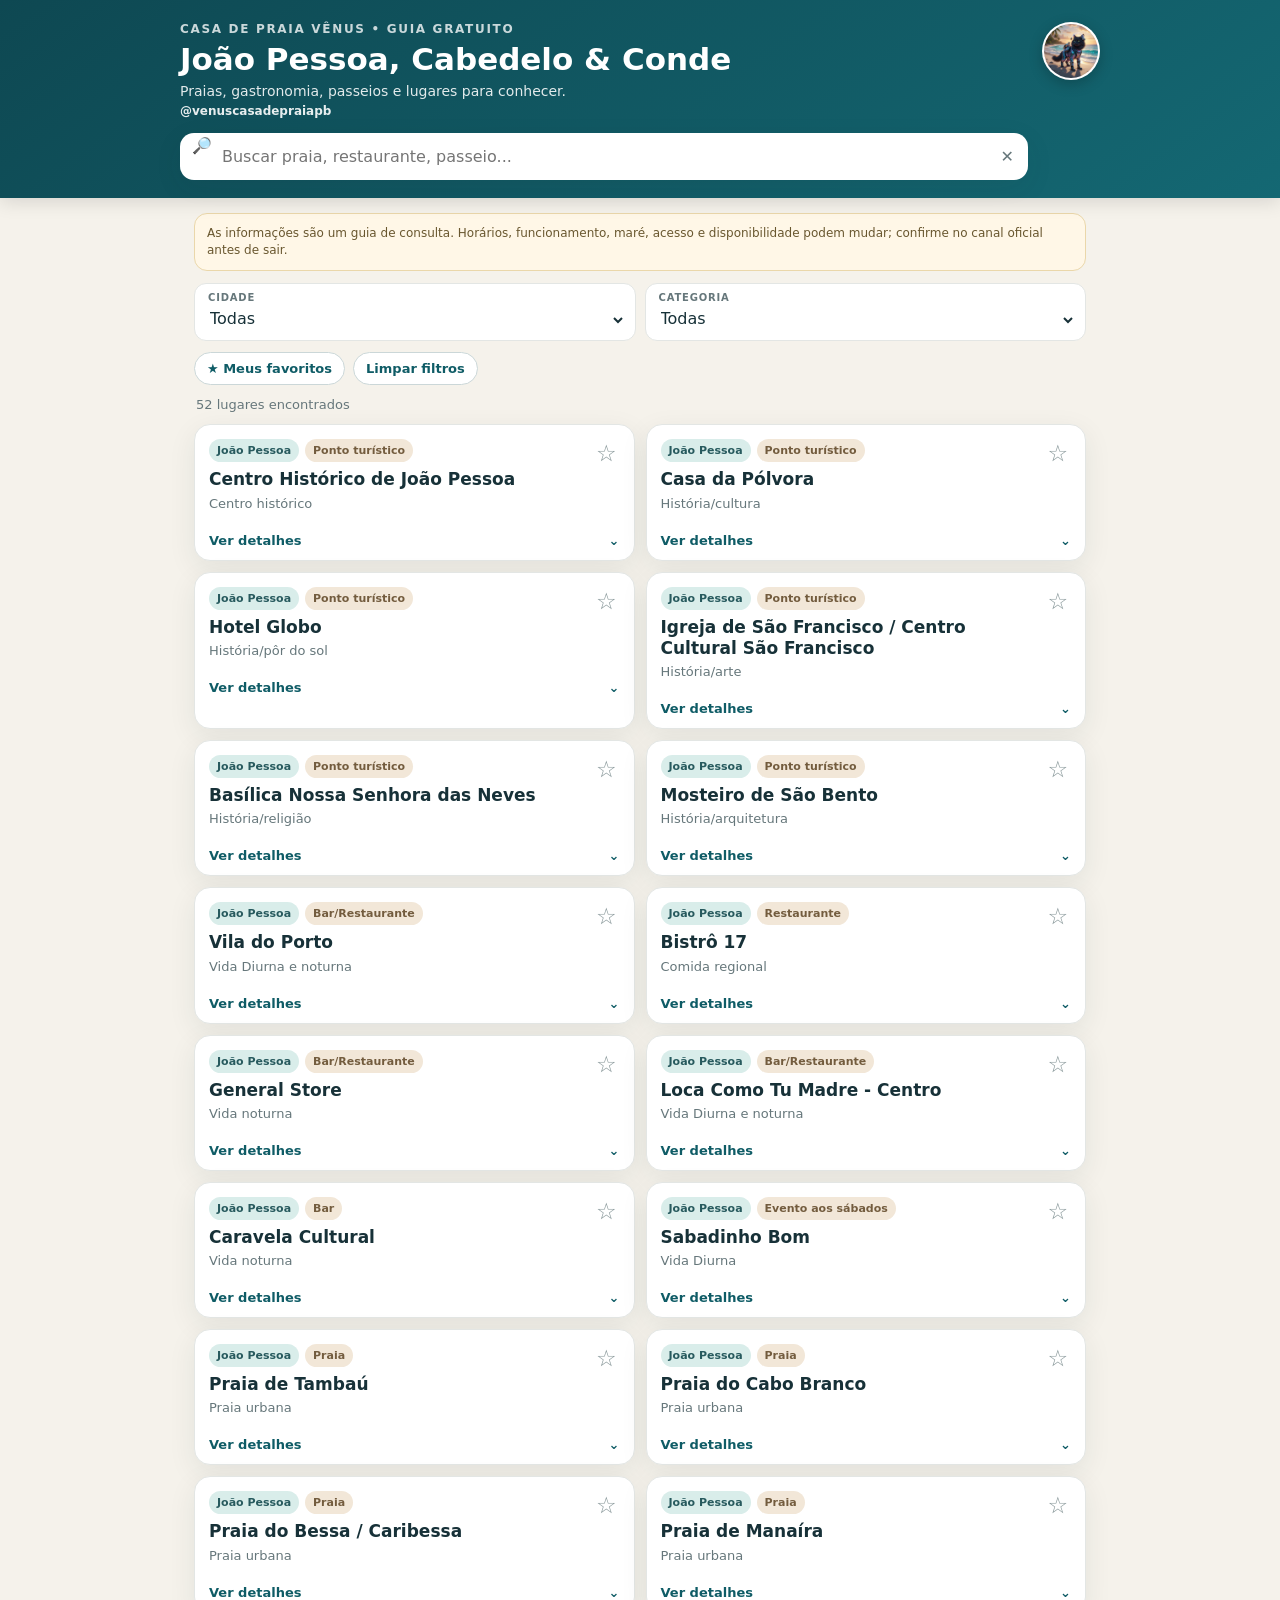
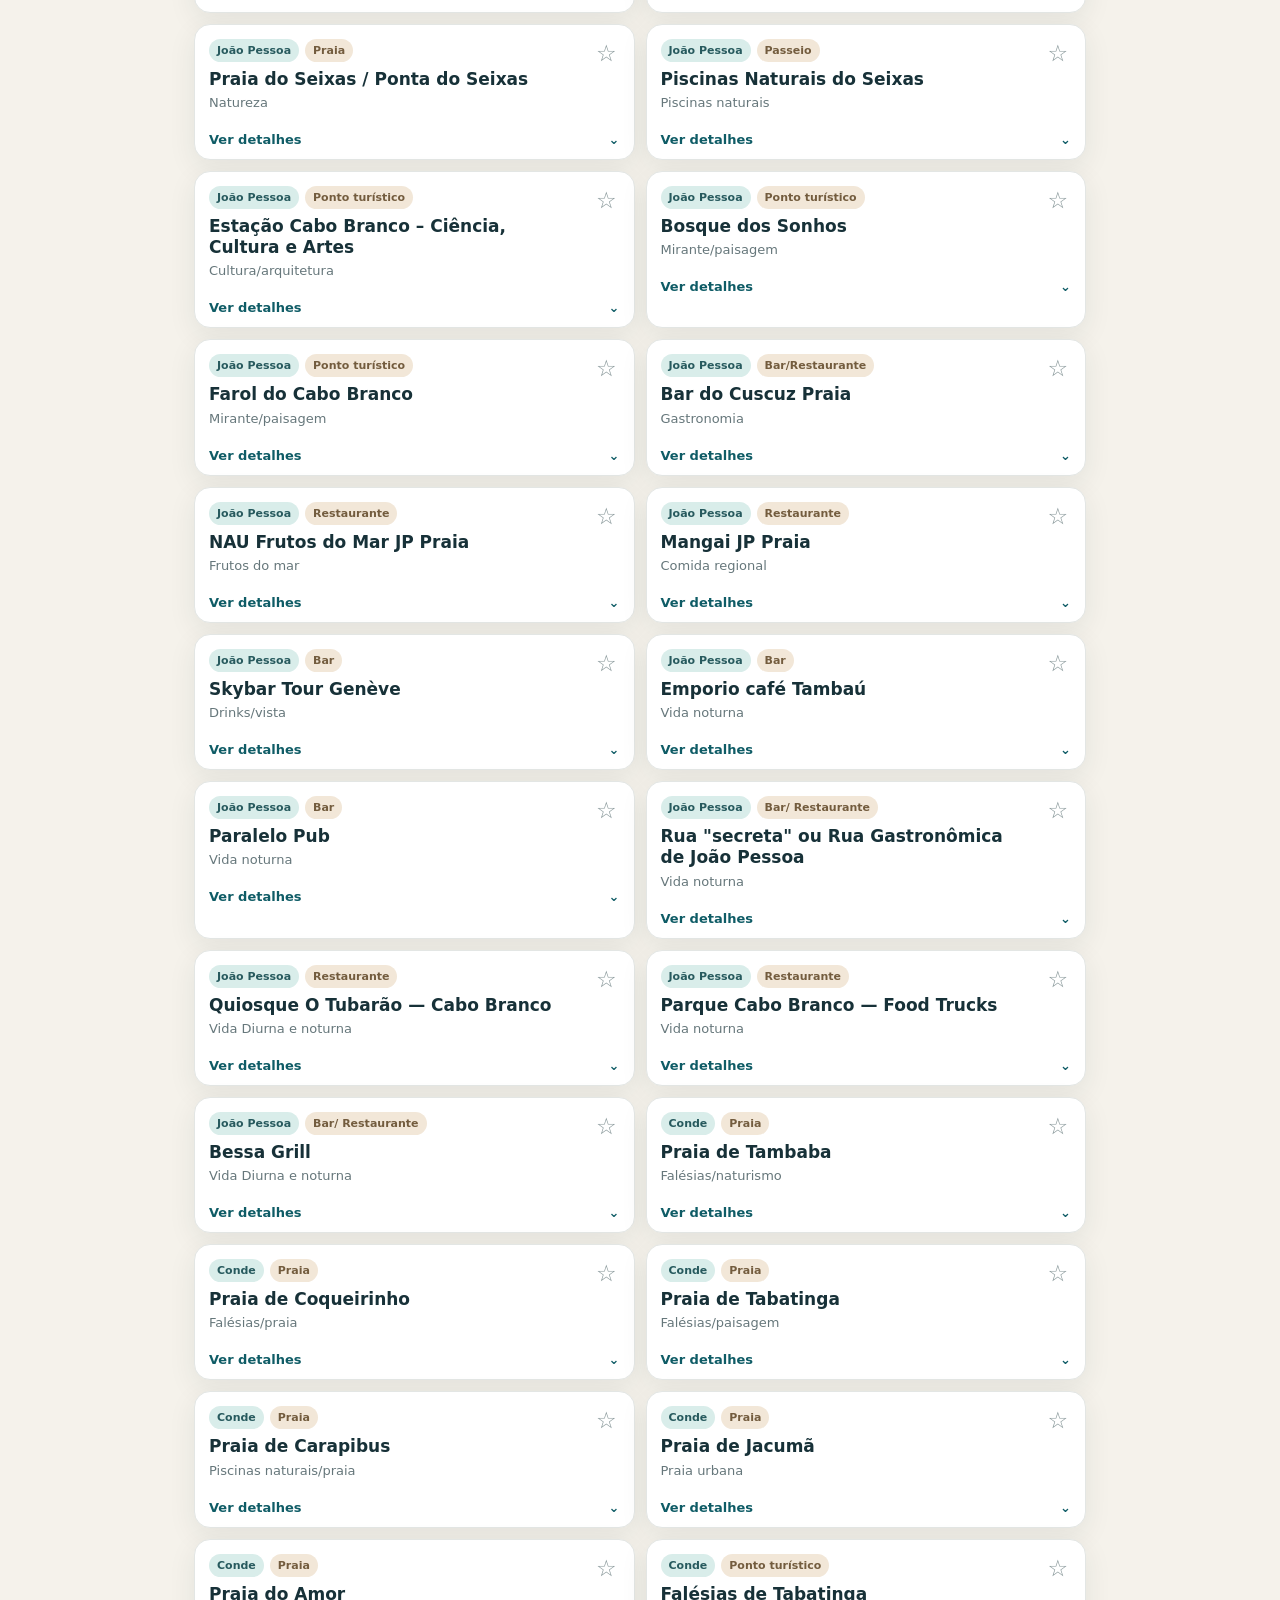
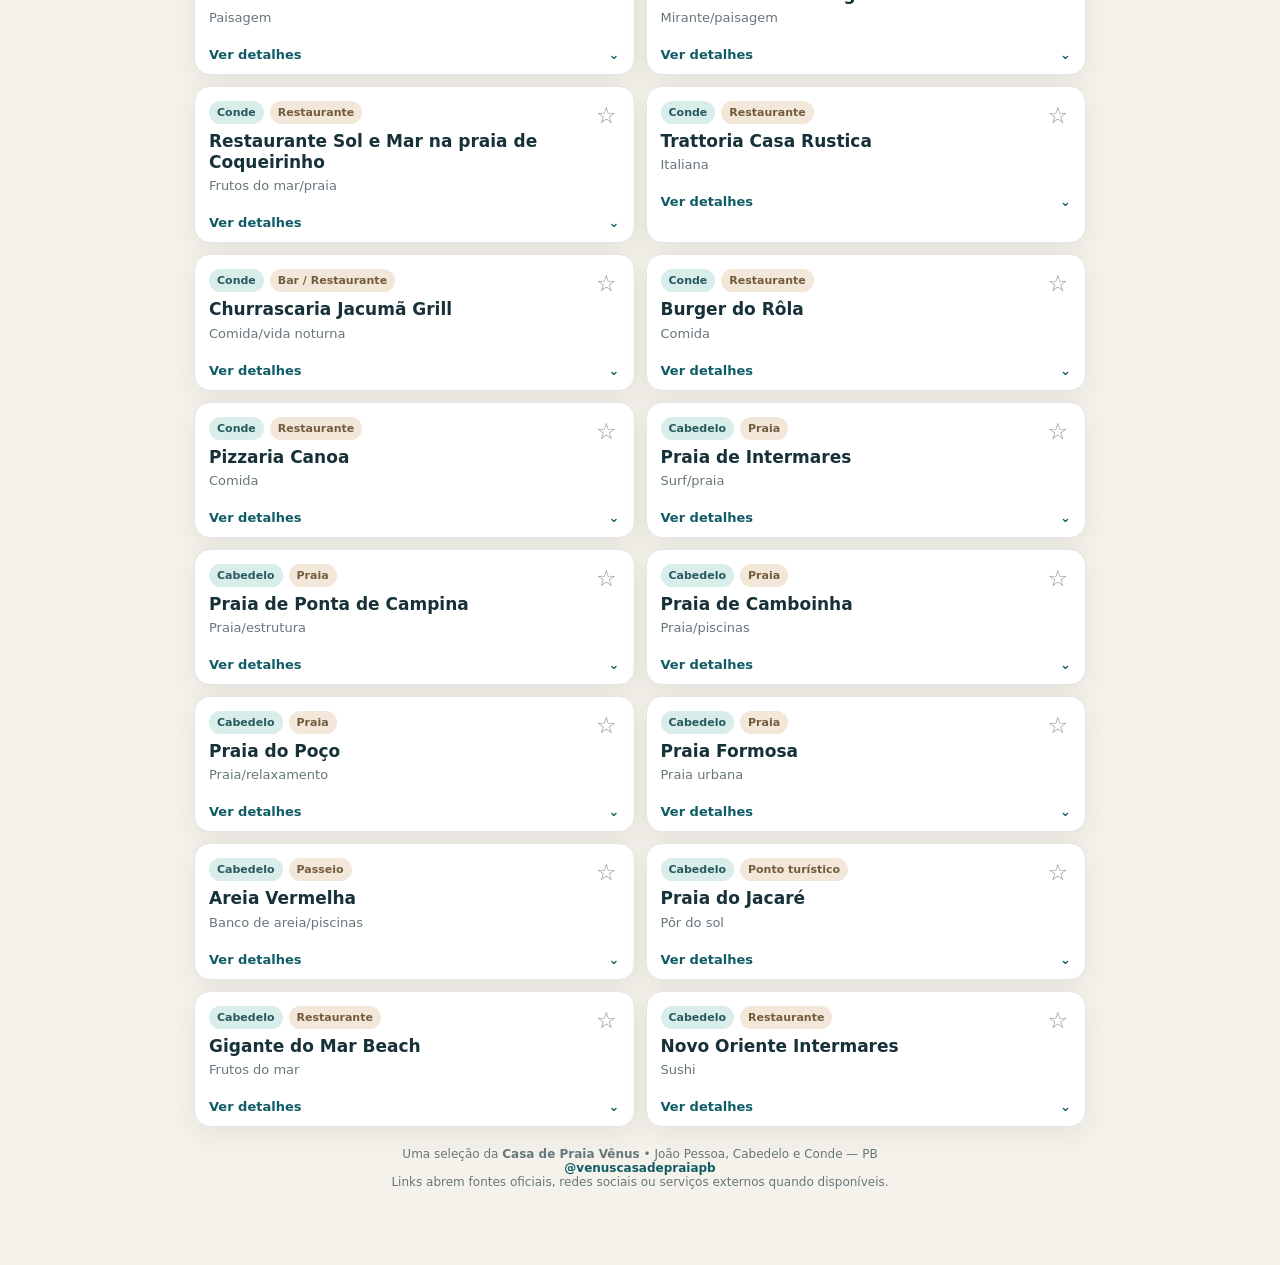
==== index.html @ eef3afbf "Personaliza Guia Vênus e completa fontes" ====
<!doctype html>
<html lang="pt-BR">
<head>
  <meta charset="utf-8">
  <meta name="viewport" content="width=device-width,initial-scale=1,viewport-fit=cover">
  <meta name="theme-color" content="#0f5c66">
  <meta name="description" content="Guia gratuito da Casa de Praia Vênus com indicações em João Pessoa, Cabedelo e Conde: praias, restaurantes, bares, passeios e pontos turísticos.">
  <title>Guia Vênus — João Pessoa, Cabedelo e Conde</title>
  <link rel="manifest" href="manifest.webmanifest">
  <link rel="icon" href="icon-192.png">
  <link rel="stylesheet" href="style.css">
</head>
<body>
<header class="hero">
  <div class="hero-inner brand-wrap">
    <a class="venus-logo-link" href="https://www.instagram.com/venuscasadepraiapb/" target="_blank" rel="noopener" aria-label="Instagram da Casa de Praia Vênus">
      <img class="venus-logo" src="venus-gata.jpeg" alt="Mascote da Casa de Praia Vênus">
    </a>
    <div class="eyebrow">Casa de Praia Vênus • Guia gratuito</div>
    <h1>João Pessoa, Cabedelo & Conde</h1>
    <p class="subtitle">Praias, gastronomia, passeios e lugares para conhecer.</p>
    <a class="brand-handle" href="https://www.instagram.com/venuscasadepraiapb/" target="_blank" rel="noopener">@venuscasadepraiapb</a>
    <div class="toolbar">
      <div class="search">
        <span aria-hidden="true">🔎</span>
        <input id="search" type="search" placeholder="Buscar praia, restaurante, passeio..." autocomplete="off">
        <button id="clear" title="Limpar filtros">✕</button>
      </div>
    </div>
  </div>
</header>

<main class="main">
  <div class="notice">
    As informações são um guia de consulta. Horários, funcionamento, maré, acesso e disponibilidade podem mudar; confirme no canal oficial antes de sair.
  </div>

  <section class="filters" aria-label="Filtros">
    <div class="select-wrap">
      <label for="cidade">Cidade</label>
      <select id="cidade"></select>
    </div>
    <div class="select-wrap">
      <label for="categoria">Categoria</label>
      <select id="categoria"></select>
    </div>
  </section>

  <div class="actions">
    <button id="favFilter" class="pill">★ Meus favoritos</button>
    <button class="pill" onclick="clearAll()">Limpar filtros</button>
  </div>

  <div id="count" class="count"></div>
  <section id="cards" class="cards" aria-live="polite"></section>

  <div class="footer">
    Uma seleção da <strong>Casa de Praia Vênus</strong> • João Pessoa, Cabedelo e Conde — PB<br>
    <a href="https://www.instagram.com/venuscasadepraiapb/" target="_blank" rel="noopener">@venuscasadepraiapb</a><br>
    Links abrem fontes oficiais, redes sociais ou serviços externos quando disponíveis.
  </div>
</main>

<button id="install" class="install">＋ Instalar guia no celular</button>

<script src="dados.js"></script>
<script src="app.js"></script>
<script>
if("serviceWorker" in navigator){
  window.addEventListener("load",()=>navigator.serviceWorker.register("sw.js").catch(()=>{}));
}
</script>
</body>
</html>
---- style.css ----
:root{
  --bg:#f5f2eb;--card:#ffffff;--ink:#173138;--muted:#66777b;--accent:#0f5c66;
  --accent2:#d9edea;--sand:#eadcc6;--line:#e3e6e4;--danger:#8a3b3b;
  --shadow:0 8px 28px rgba(20,50,55,.08)
}
*{box-sizing:border-box}
html{scroll-behavior:smooth}
body{margin:0;font-family:Inter,system-ui,-apple-system,BlinkMacSystemFont,"Segoe UI",sans-serif;background:var(--bg);color:var(--ink)}
button,input,select{font:inherit}
a{text-decoration:none;color:inherit}
.hero{padding:22px 18px 18px;background:linear-gradient(145deg,#0e4852,#146873);color:white;position:sticky;top:0;z-index:20;box-shadow:0 4px 18px rgba(0,0,0,.12)}
.hero-inner{max-width:920px;margin:auto}
.eyebrow{font-size:12px;letter-spacing:.14em;text-transform:uppercase;opacity:.78;font-weight:700}
h1{font-size:25px;line-height:1.15;margin:6px 0 5px}
.subtitle{margin:0;font-size:14px;opacity:.88}
.toolbar{max-width:920px;margin:14px auto 0;display:grid;gap:10px}
.search{display:flex;gap:8px;background:white;border-radius:14px;padding:3px 4px 3px 12px;box-shadow:var(--shadow)}
.search input{border:0;outline:0;min-width:0;flex:1;padding:11px 2px;color:var(--ink);background:transparent}
.search button{border:0;background:transparent;padding:8px 10px;cursor:pointer;color:var(--muted)}
.main{max-width:920px;margin:auto;padding:15px 14px 70px}
.filters{display:grid;grid-template-columns:1fr 1fr;gap:9px}
.select-wrap{background:white;border:1px solid var(--line);border-radius:12px;padding:3px 9px}
.select-wrap label{display:block;font-size:10px;text-transform:uppercase;letter-spacing:.08em;color:var(--muted);padding:5px 4px 0;font-weight:700}
.select-wrap select{width:100%;border:0;outline:0;background:white;color:var(--ink);padding:5px 2px 8px}
.actions{display:flex;gap:8px;align-items:center;margin:11px 0 7px;overflow-x:auto;padding-bottom:2px}
.pill{white-space:nowrap;border:1px solid #cbd7d8;background:white;color:var(--accent);border-radius:999px;padding:8px 12px;font-size:13px;font-weight:650;cursor:pointer}
.pill.active{background:var(--accent);color:white;border-color:var(--accent)}
.count{font-size:13px;color:var(--muted);margin:10px 2px 12px}
.cards{display:grid;gap:11px}
.card{background:var(--card);border:1px solid var(--line);border-radius:16px;box-shadow:var(--shadow);overflow:hidden}
.card-head{padding:14px 14px 12px;display:grid;grid-template-columns:1fr auto;gap:12px;align-items:start}
.badges{display:flex;gap:6px;flex-wrap:wrap;margin-bottom:7px}
.badge{font-size:11px;border-radius:999px;padding:5px 8px;background:var(--accent2);color:#275a5e;font-weight:700}
.badge.sand{background:#f2e7d8;color:#735c3e}
.card h2{font-size:17px;line-height:1.25;margin:0 0 5px}
.profile{font-size:13px;color:var(--muted);margin:0}
.fav{border:0;background:transparent;font-size:23px;cursor:pointer;line-height:1;color:#8a999b;padding:3px}
.fav.on{color:#c58d20}
.details{border-top:1px solid var(--line);padding:12px 14px 14px;display:none}
.card.open .details{display:block}
.desc{font-size:14px;line-height:1.48;margin:0 0 13px;color:#344e53}
.meta{font-size:12px;color:var(--muted);margin:0 0 12px}
.buttons{display:grid;grid-template-columns:1fr 1fr;gap:8px}
.btn{display:flex;justify-content:center;align-items:center;gap:7px;border-radius:11px;padding:10px 8px;font-size:13px;font-weight:750;border:1px solid var(--accent);background:white;color:var(--accent)}
.btn.primary{background:var(--accent);color:white}
.btn.disabled{opacity:.45;pointer-events:none}
.toggle{display:flex;justify-content:space-between;align-items:center;padding:10px 14px 12px;cursor:pointer;color:var(--accent);font-size:13px;font-weight:750}
.empty{text-align:center;background:white;border:1px dashed #bccaca;border-radius:16px;padding:30px 18px;color:var(--muted)}
.notice{background:#fff7e7;border:1px solid #ead7aa;border-radius:13px;padding:11px 12px;margin:0 0 12px;font-size:12px;line-height:1.45;color:#69572f}
.footer{text-align:center;color:var(--muted);font-size:12px;padding:20px 10px 6px}
.install{display:none;position:fixed;bottom:14px;left:50%;transform:translateX(-50%);z-index:30;border:0;border-radius:999px;padding:11px 16px;background:#163e46;color:white;font-weight:750;box-shadow:0 8px 28px rgba(0,0,0,.18);cursor:pointer}
@media(min-width:700px){
  h1{font-size:31px}
  .toolbar{grid-template-columns:1fr}
  .filters{grid-template-columns:1fr 1fr}
  .cards{grid-template-columns:1fr 1fr}
}
@media(prefers-reduced-motion:reduce){html{scroll-behavior:auto}}
.brand-wrap{position:relative;padding-right:58px}
.venus-logo-link{position:absolute;right:0;top:0;width:46px;height:46px;border-radius:50%;overflow:hidden;border:2px solid rgba(255,255,255,.82);box-shadow:0 4px 14px rgba(0,0,0,.22);background:#fff}
.venus-logo{width:100%;height:100%;object-fit:cover;object-position:55% 42%;display:block}
.brand-handle{display:inline-block;margin-top:5px;font-size:12px;font-weight:700;color:white;opacity:.9}
.brand-handle:hover{text-decoration:underline}
.footer a{font-weight:700;color:var(--accent)}
@media(min-width:700px){
  .brand-wrap{padding-right:72px}
  .venus-logo-link{width:58px;height:58px}
}
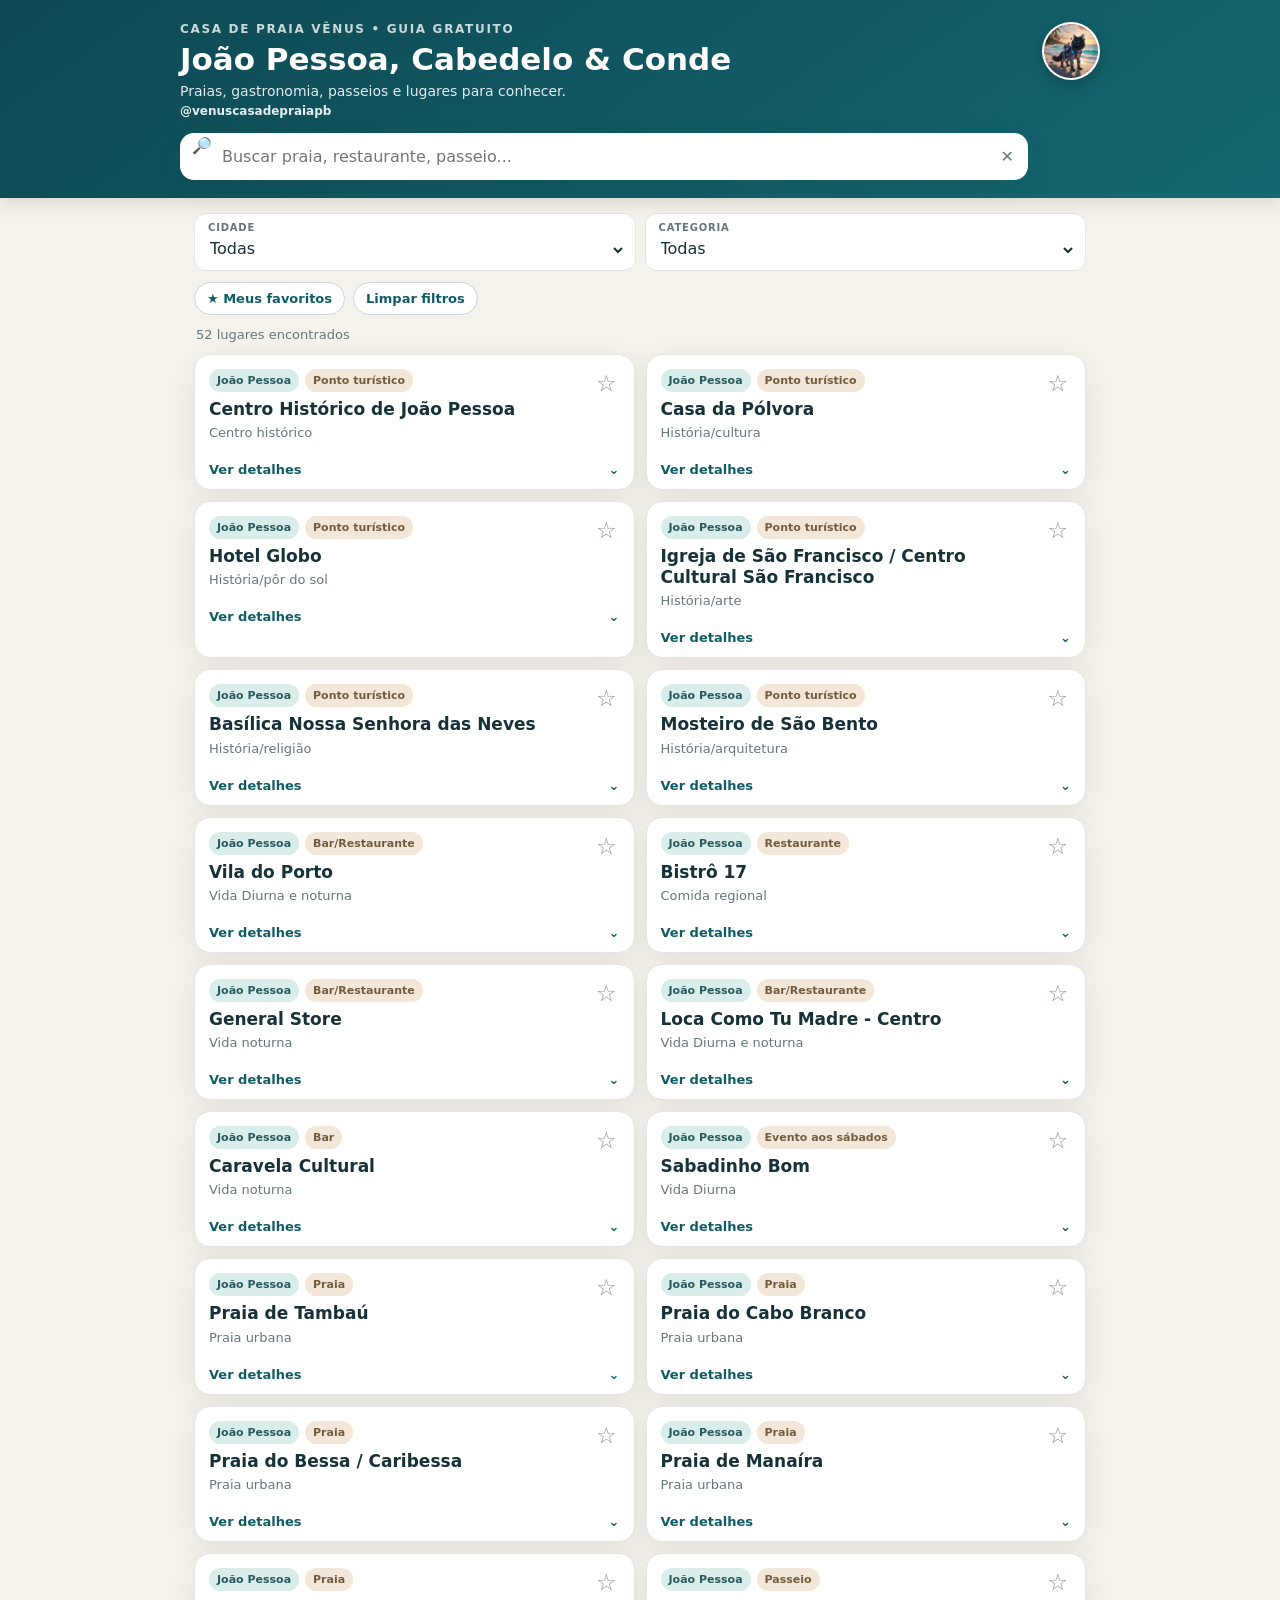
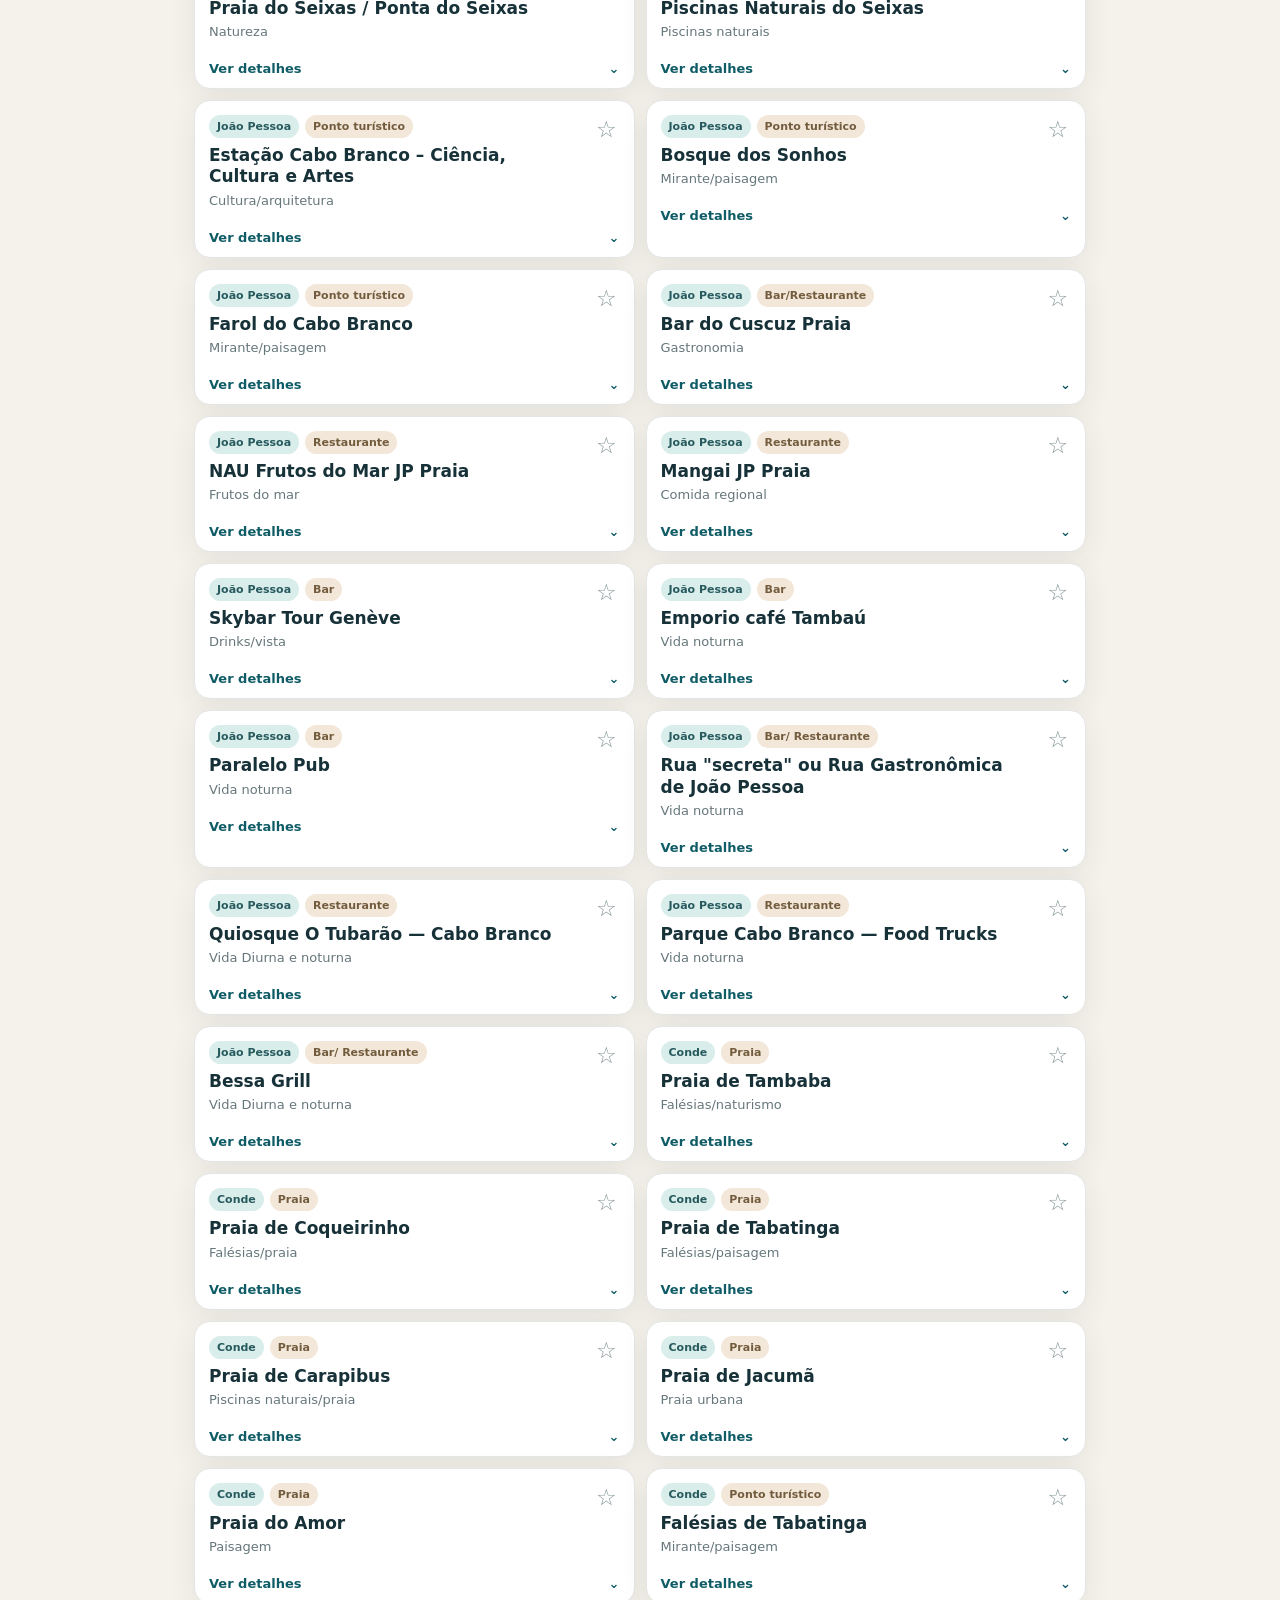
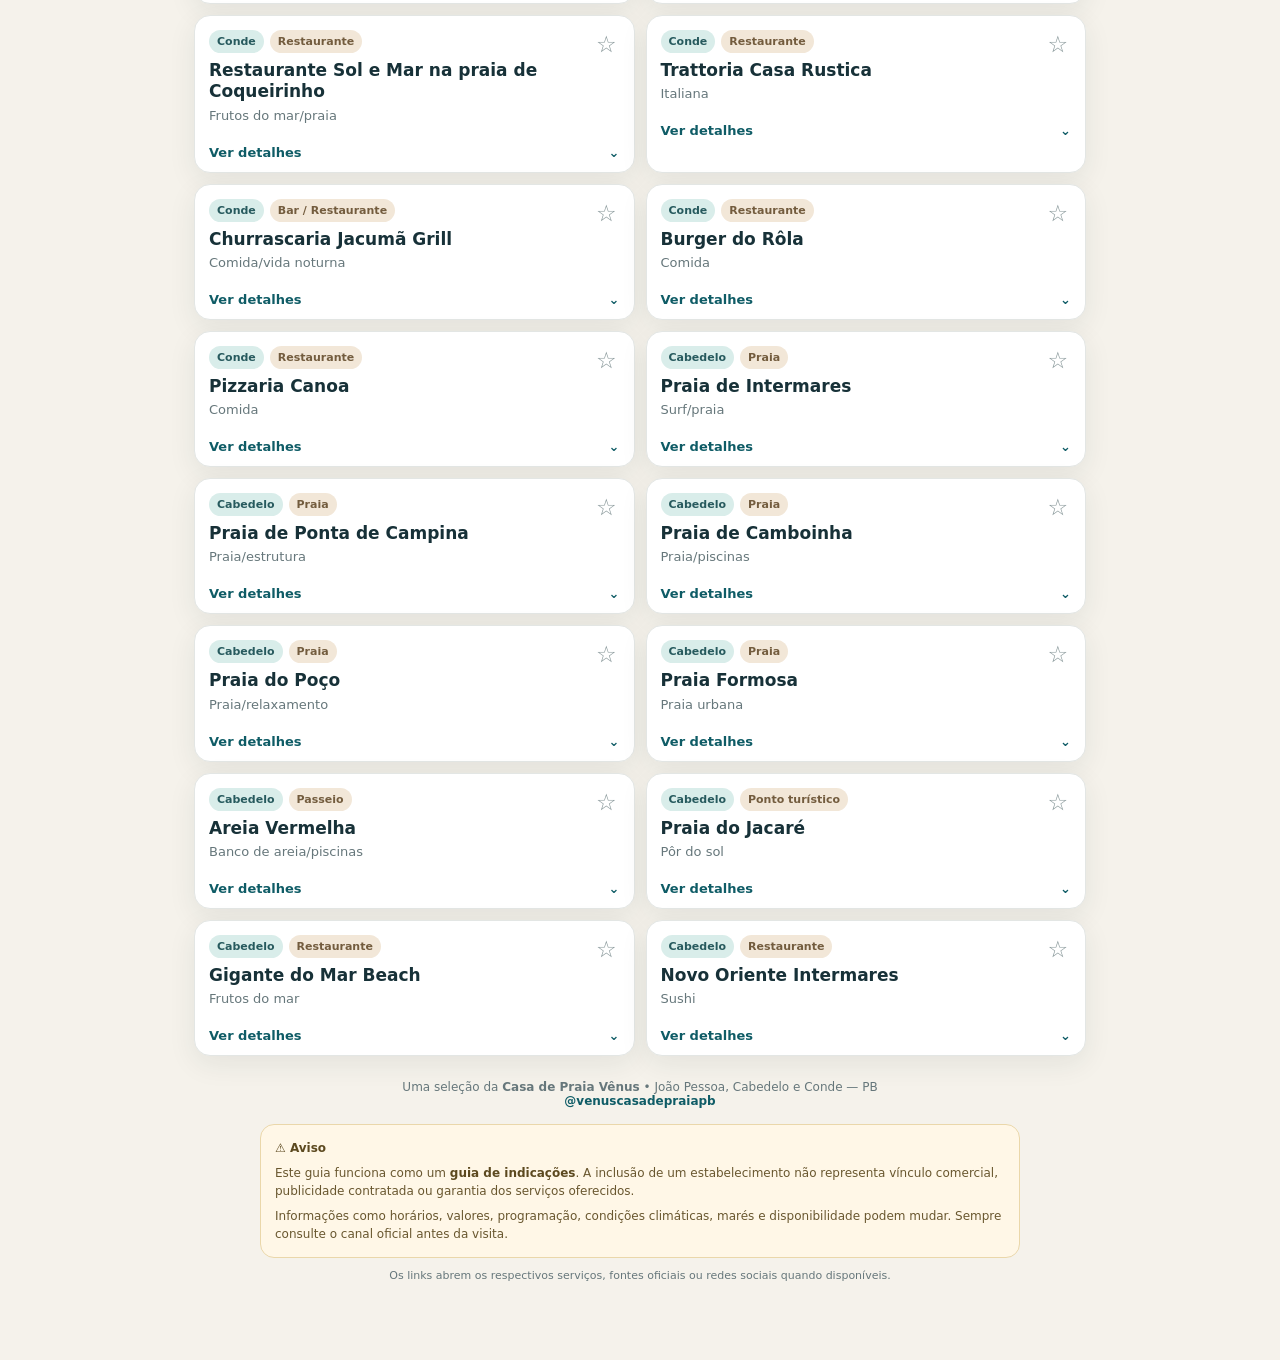
==== commit a1498ae6: "Adiciona aviso legal ao rodape do guia" ====
--- a/index.html
+++ b/index.html
@@ -31,9 +31,6 @@
 </header>
 
 <main class="main">
-  <div class="notice">
-    As informações são um guia de consulta. Horários, funcionamento, maré, acesso e disponibilidade podem mudar; confirme no canal oficial antes de sair.
-  </div>
 
   <section class="filters" aria-label="Filtros">
     <div class="select-wrap">
@@ -55,9 +52,16 @@
   <section id="cards" class="cards" aria-live="polite"></section>
 
   <div class="footer">
-    Uma seleção da <strong>Casa de Praia Vênus</strong> • João Pessoa, Cabedelo e Conde — PB<br>
-    <a href="https://www.instagram.com/venuscasadepraiapb/" target="_blank" rel="noopener">@venuscasadepraiapb</a><br>
-    Links abrem fontes oficiais, redes sociais ou serviços externos quando disponíveis.
+    <div class="footer-brand">
+      Uma seleção da <strong>Casa de Praia Vênus</strong> • João Pessoa, Cabedelo e Conde — PB<br>
+      <a href="https://www.instagram.com/venuscasadepraiapb/" target="_blank" rel="noopener">@venuscasadepraiapb</a>
+    </div>
+  <div class="footer-warning">
+    <strong>⚠️ Aviso</strong>
+    <p>Este guia funciona como um <strong>guia de indicações</strong>. A inclusão de um estabelecimento não representa vínculo comercial, publicidade contratada ou garantia dos serviços oferecidos.</p>
+    <p>Informações como horários, valores, programação, condições climáticas, marés e disponibilidade podem mudar. Sempre consulte o canal oficial antes da visita.</p>
+  </div>
+  <div class="footer-links-note">Os links abrem os respectivos serviços, fontes oficiais ou redes sociais quando disponíveis.</div>
   </div>
 </main>
 
--- a/style.css
+++ b/style.css
@@ -48,7 +48,12 @@
 .toggle{display:flex;justify-content:space-between;align-items:center;padding:10px 14px 12px;cursor:pointer;color:var(--accent);font-size:13px;font-weight:750}
 .empty{text-align:center;background:white;border:1px dashed #bccaca;border-radius:16px;padding:30px 18px;color:var(--muted)}
 .notice{background:#fff7e7;border:1px solid #ead7aa;border-radius:13px;padding:11px 12px;margin:0 0 12px;font-size:12px;line-height:1.45;color:#69572f}
-.footer{text-align:center;color:var(--muted);font-size:12px;padding:20px 10px 6px}
+.footer{text-align:center;color:var(--muted);font-size:12px;padding:24px 4px 6px}
+.footer-brand{padding:0 10px 16px}
+.footer-warning{max-width:760px;margin:0 auto;padding:14px 14px;background:#fff7e7;border:1px solid #ead7aa;border-radius:14px;color:#69572f;line-height:1.5;text-align:left}
+.footer-warning strong{color:#5c491f}
+.footer-warning p{margin:7px 0 0}
+.footer-links-note{max-width:760px;margin:10px auto 0;padding:0 12px;font-size:11px;line-height:1.45;color:var(--muted)}
 .install{display:none;position:fixed;bottom:14px;left:50%;transform:translateX(-50%);z-index:30;border:0;border-radius:999px;padding:11px 16px;background:#163e46;color:white;font-weight:750;box-shadow:0 8px 28px rgba(0,0,0,.18);cursor:pointer}
 @media(min-width:700px){
   h1{font-size:31px}
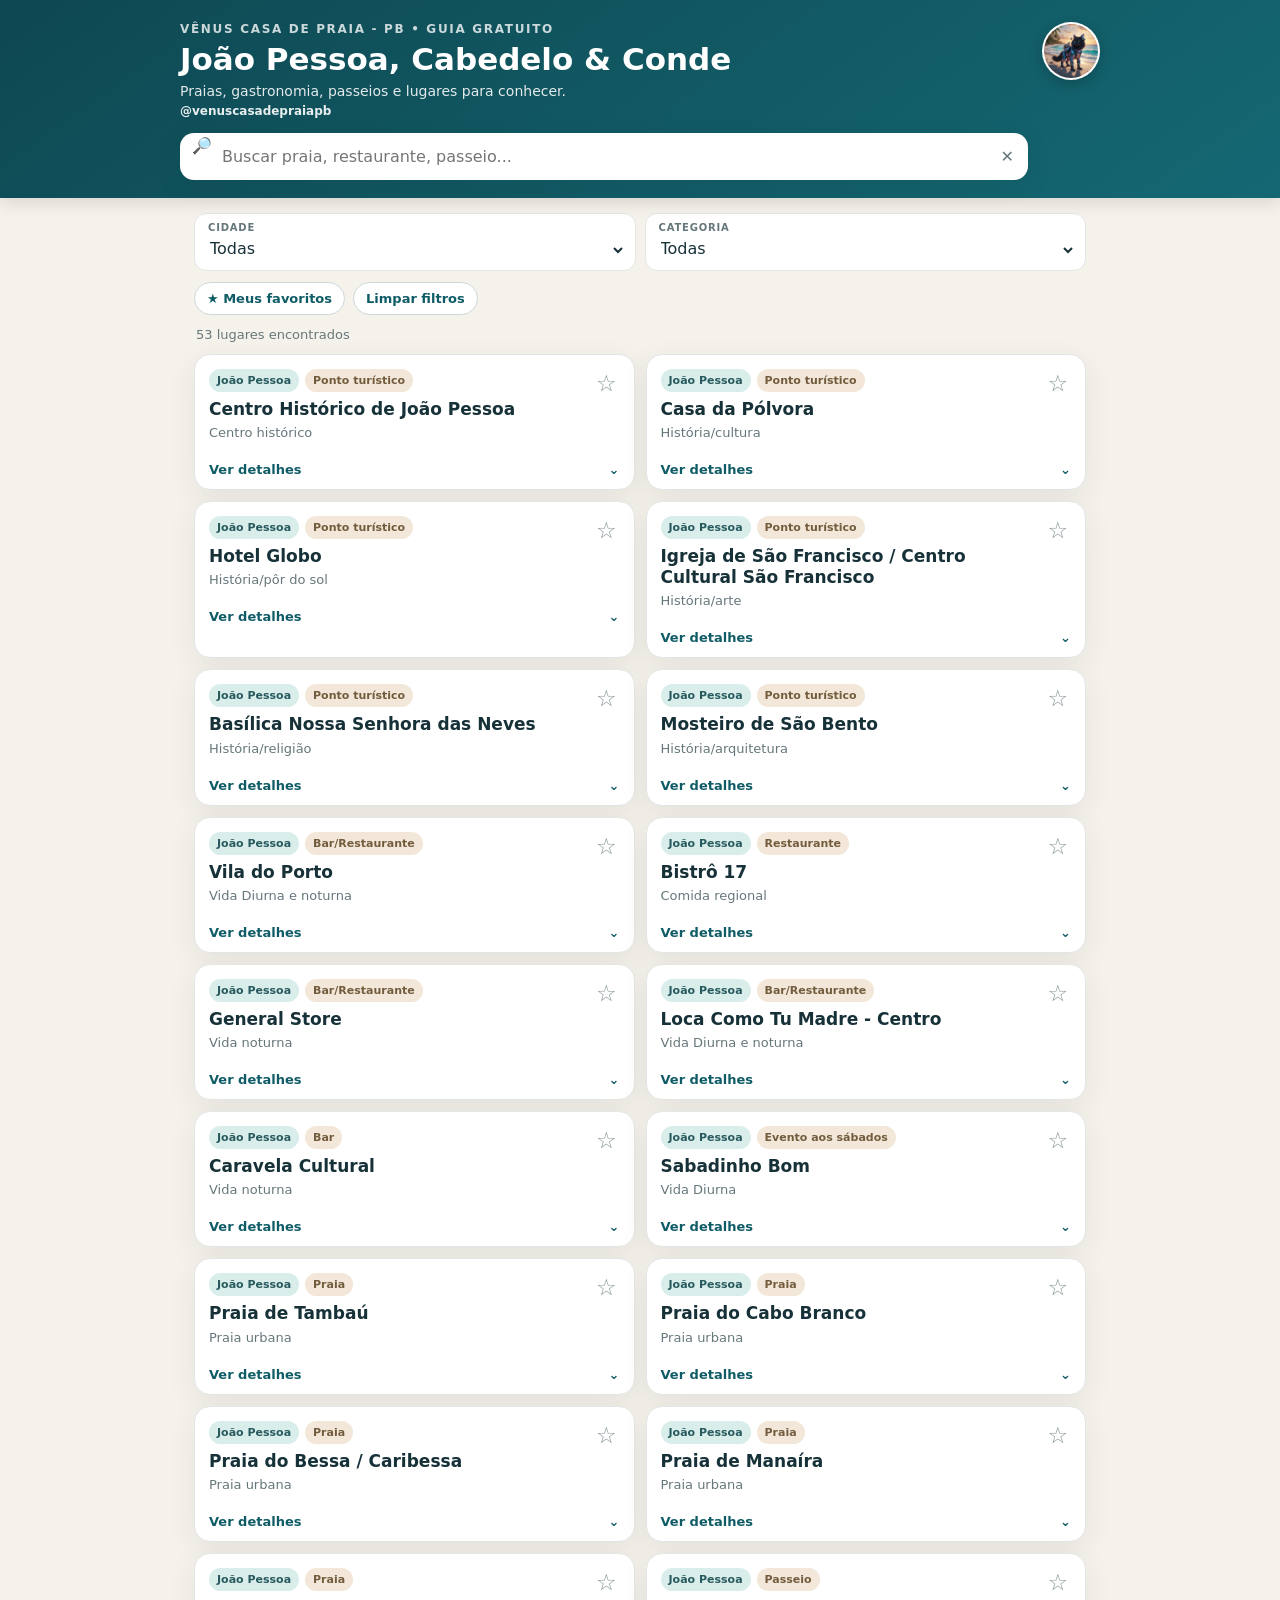
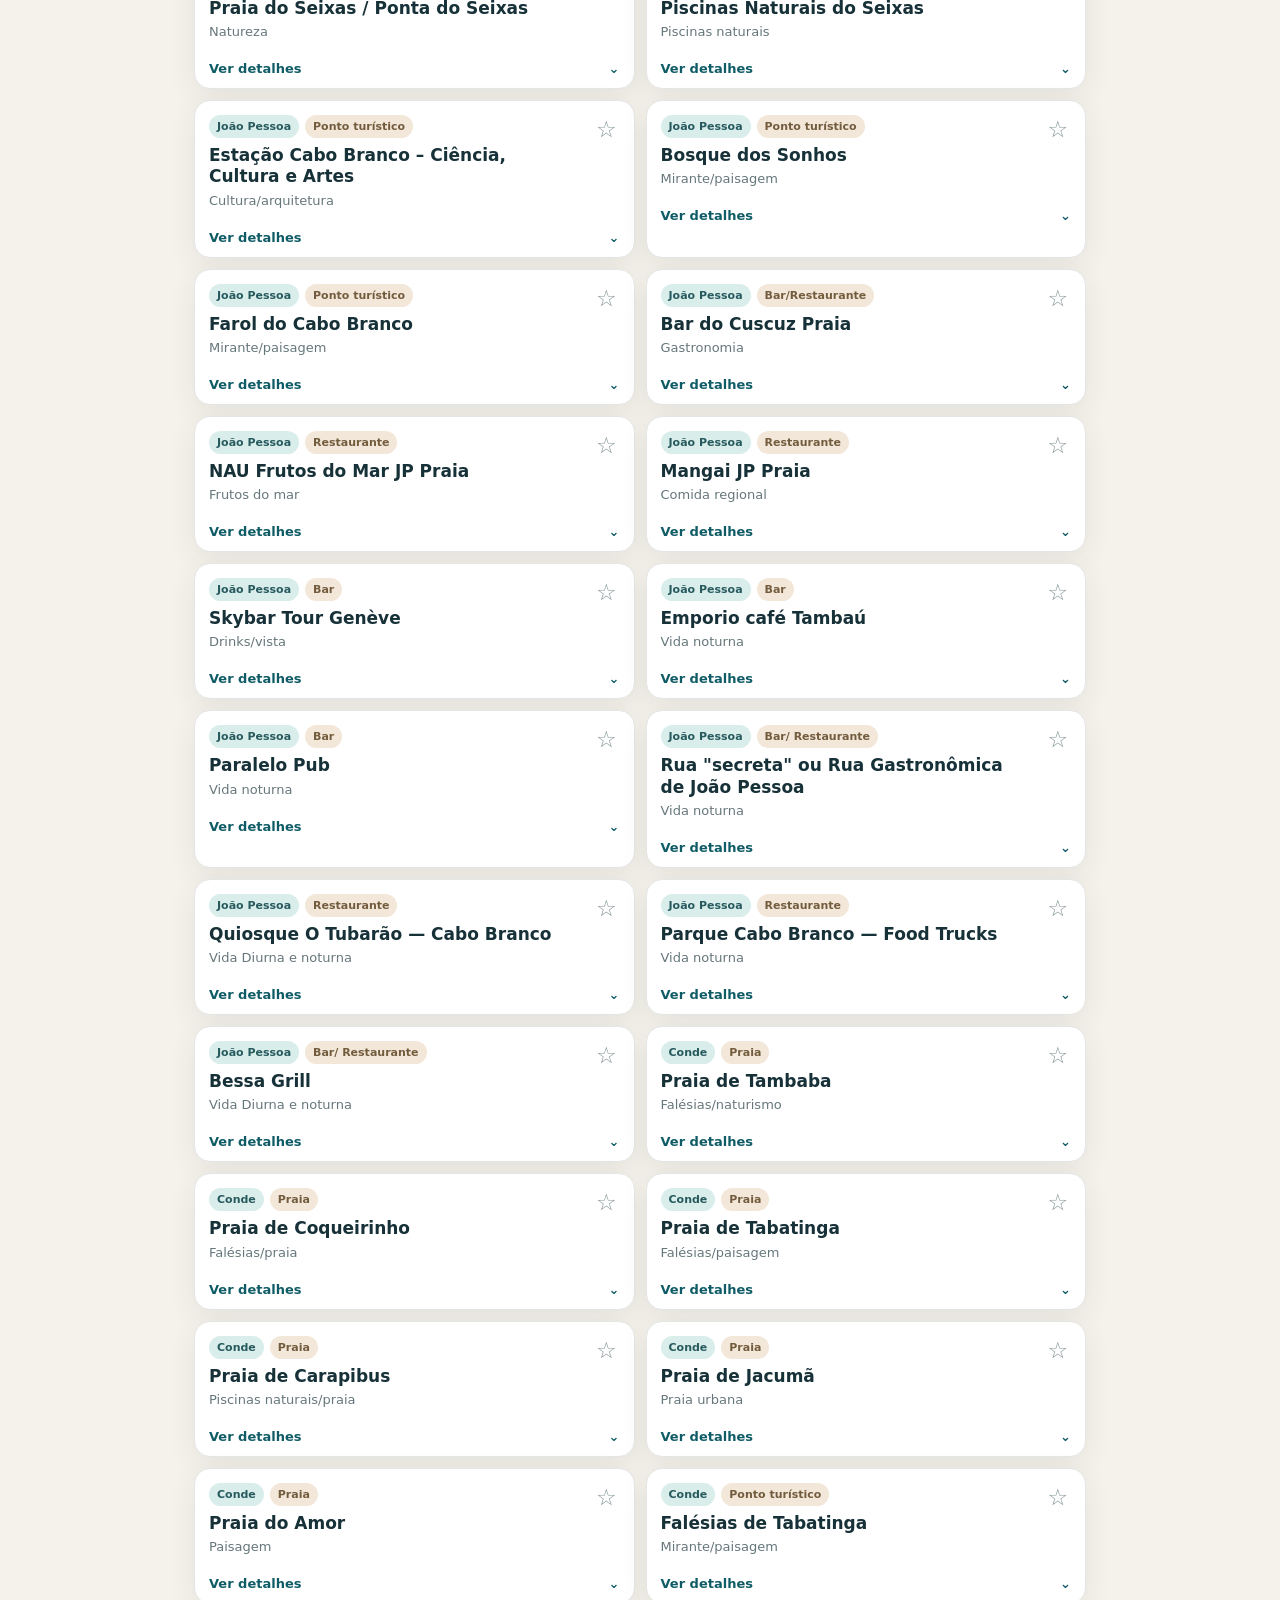
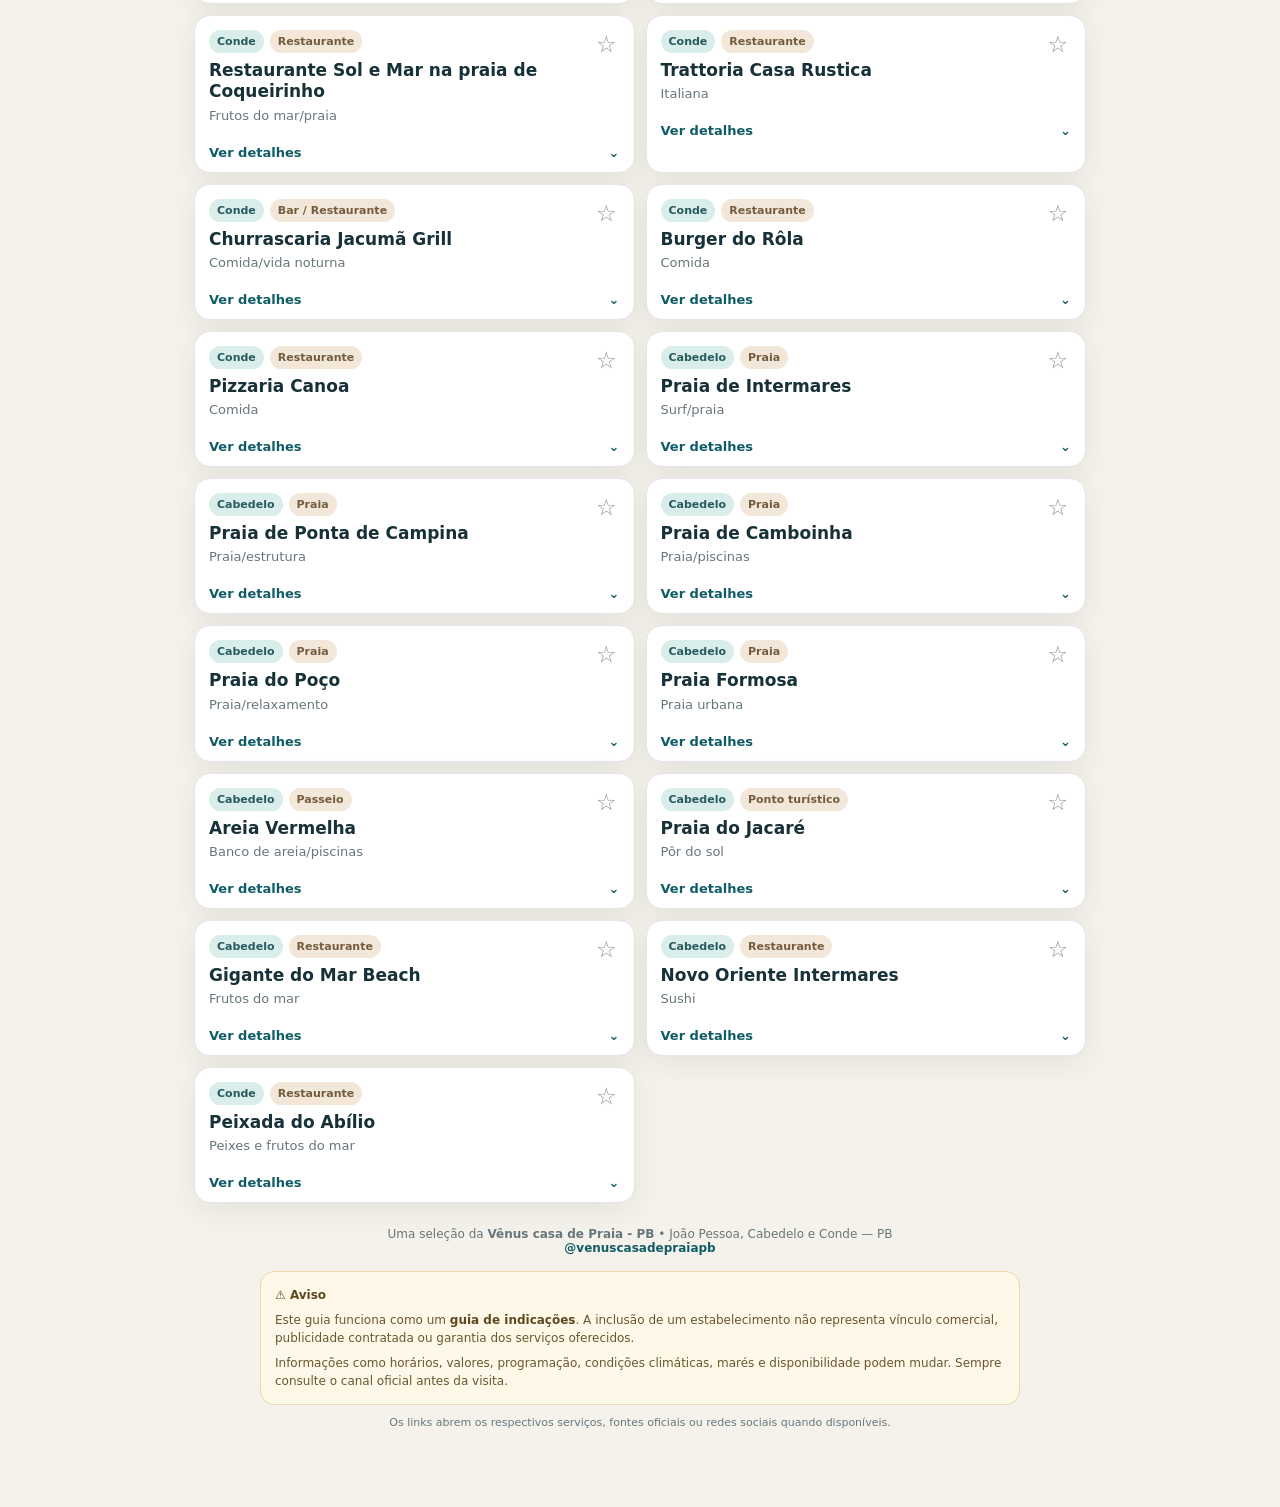
==== commit 6d9ff1f6: "Atualiza icone do app e mantem correcoes finais" ====
--- a/index.html
+++ b/index.html
@@ -4,7 +4,7 @@
   <meta charset="utf-8">
   <meta name="viewport" content="width=device-width,initial-scale=1,viewport-fit=cover">
   <meta name="theme-color" content="#0f5c66">
-  <meta name="description" content="Guia gratuito da Casa de Praia Vênus com indicações em João Pessoa, Cabedelo e Conde: praias, restaurantes, bares, passeios e pontos turísticos.">
+  <meta name="description" content="Guia gratuito da Vênus casa de Praia - PB com indicações em João Pessoa, Cabedelo e Conde: praias, restaurantes, bares, passeios e pontos turísticos.">
   <title>Guia Vênus — João Pessoa, Cabedelo e Conde</title>
   <link rel="manifest" href="manifest.webmanifest">
   <link rel="icon" href="icon-192.png">
@@ -13,10 +13,10 @@
 <body>
 <header class="hero">
   <div class="hero-inner brand-wrap">
-    <a class="venus-logo-link" href="https://www.instagram.com/venuscasadepraiapb/" target="_blank" rel="noopener" aria-label="Instagram da Casa de Praia Vênus">
-      <img class="venus-logo" src="venus-gata.jpeg" alt="Mascote da Casa de Praia Vênus">
+    <a class="venus-logo-link" href="https://www.instagram.com/venuscasadepraiapb/" target="_blank" rel="noopener" aria-label="Instagram da Vênus casa de Praia - PB">
+      <img class="venus-logo" src="venus-gata.jpeg" alt="Mascote da Vênus casa de Praia - PB">
     </a>
-    <div class="eyebrow">Casa de Praia Vênus • Guia gratuito</div>
+    <div class="eyebrow">Vênus casa de Praia - PB • Guia gratuito</div>
     <h1>João Pessoa, Cabedelo & Conde</h1>
     <p class="subtitle">Praias, gastronomia, passeios e lugares para conhecer.</p>
     <a class="brand-handle" href="https://www.instagram.com/venuscasadepraiapb/" target="_blank" rel="noopener">@venuscasadepraiapb</a>
@@ -53,7 +53,7 @@
 
   <div class="footer">
     <div class="footer-brand">
-      Uma seleção da <strong>Casa de Praia Vênus</strong> • João Pessoa, Cabedelo e Conde — PB<br>
+      Uma seleção da <strong>Vênus casa de Praia - PB</strong> • João Pessoa, Cabedelo e Conde — PB<br>
       <a href="https://www.instagram.com/venuscasadepraiapb/" target="_blank" rel="noopener">@venuscasadepraiapb</a>
     </div>
   <div class="footer-warning">
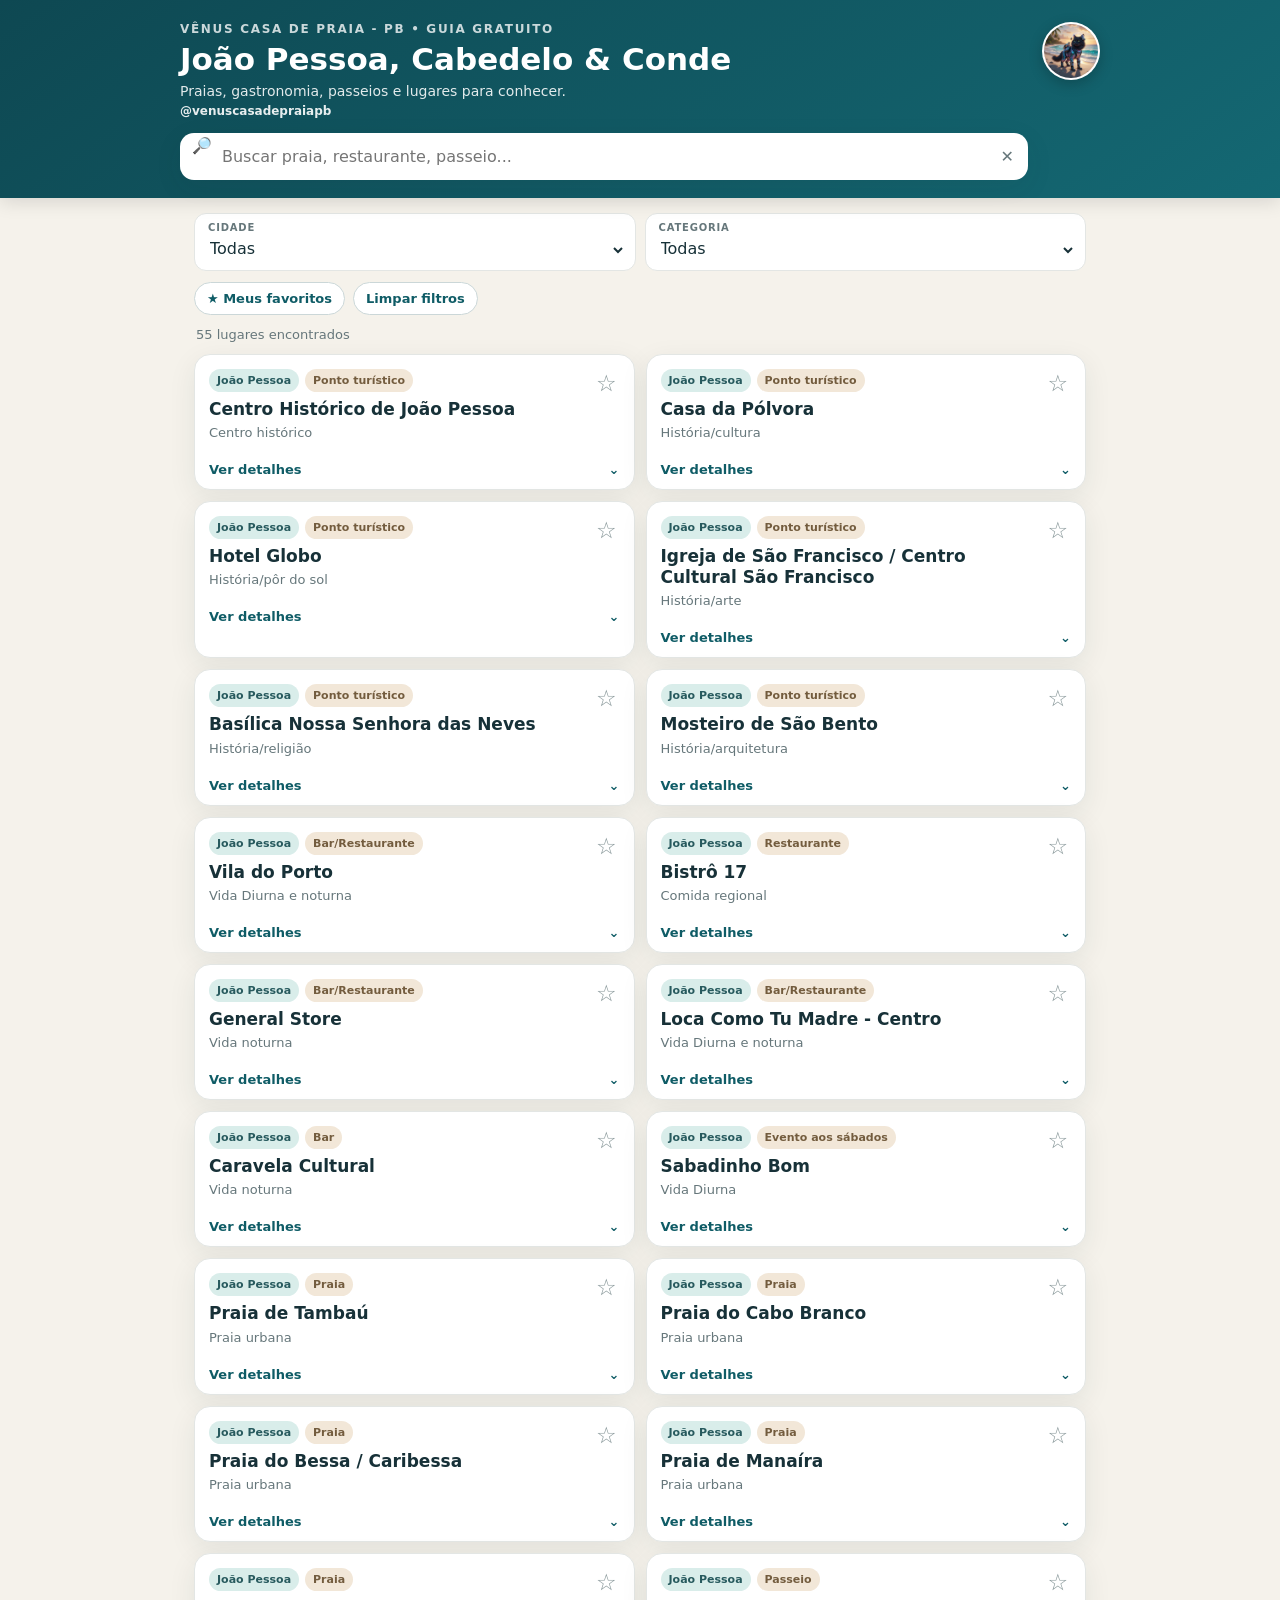
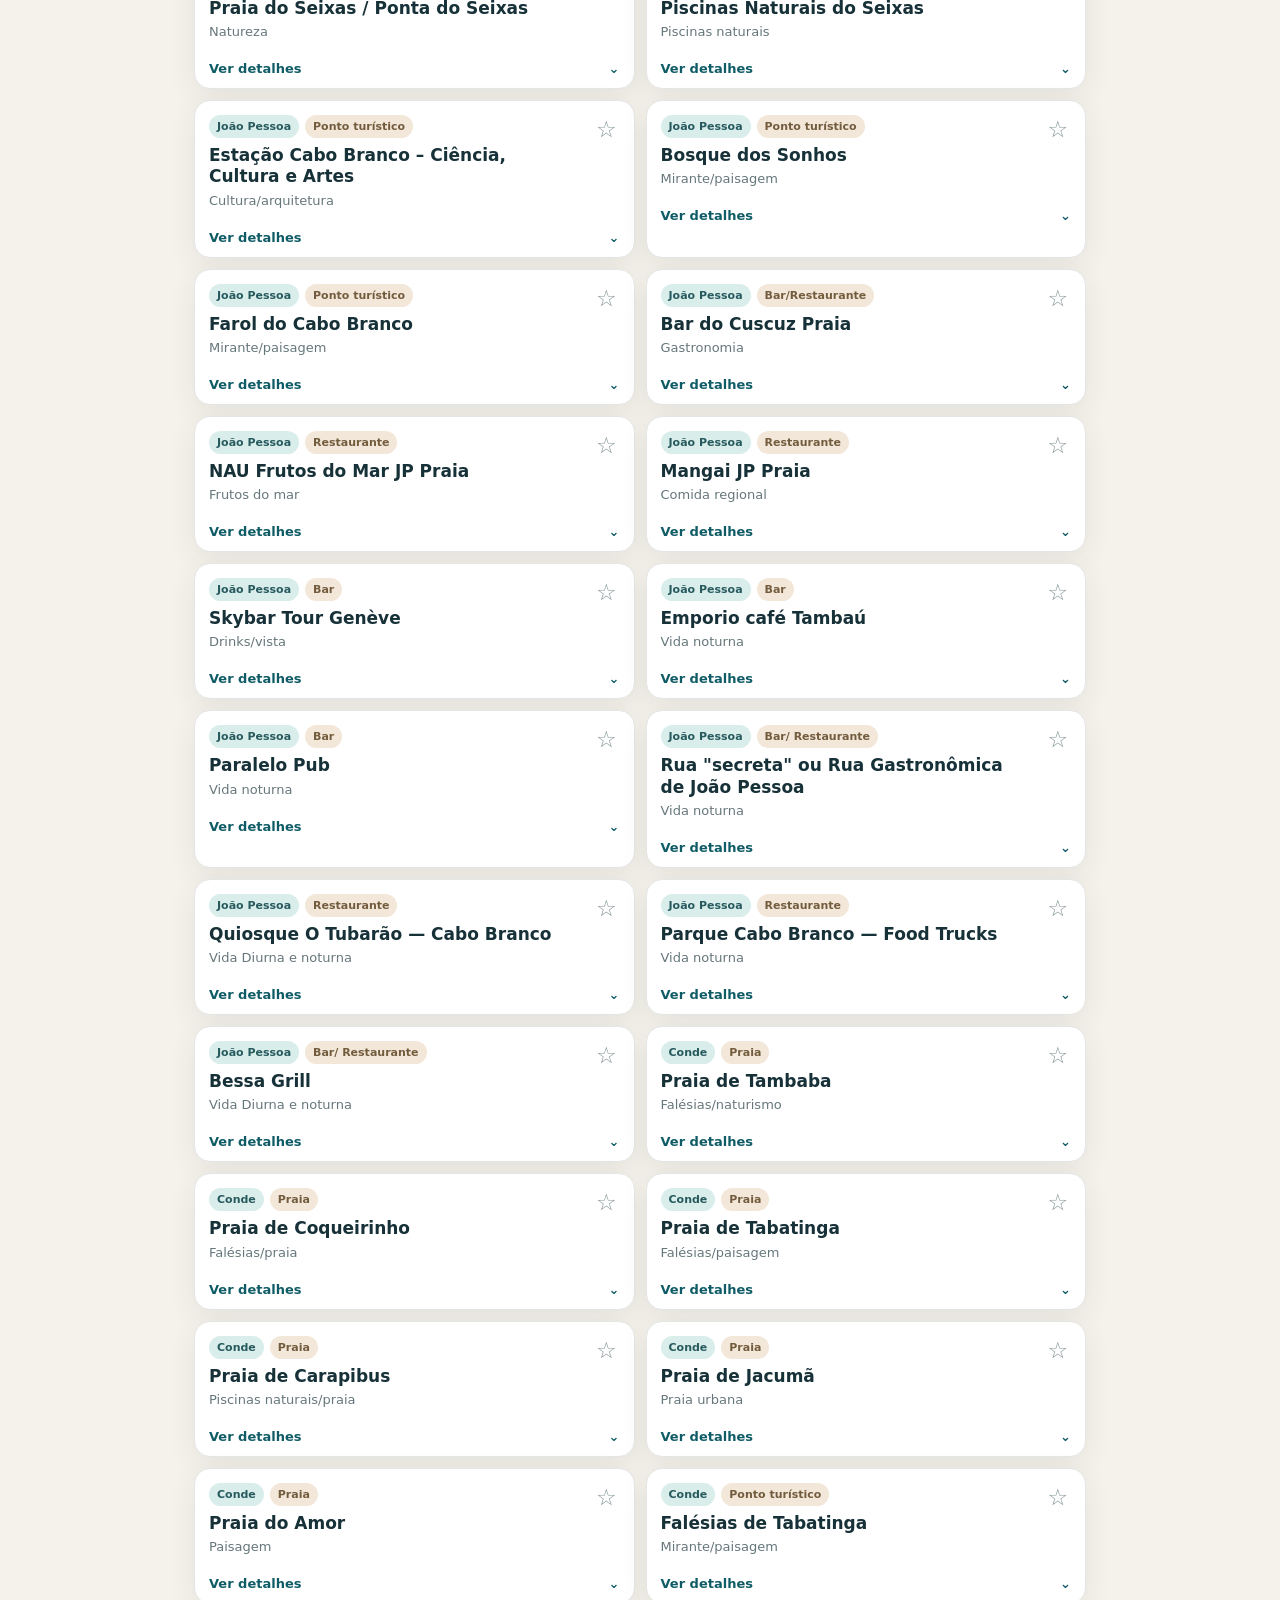
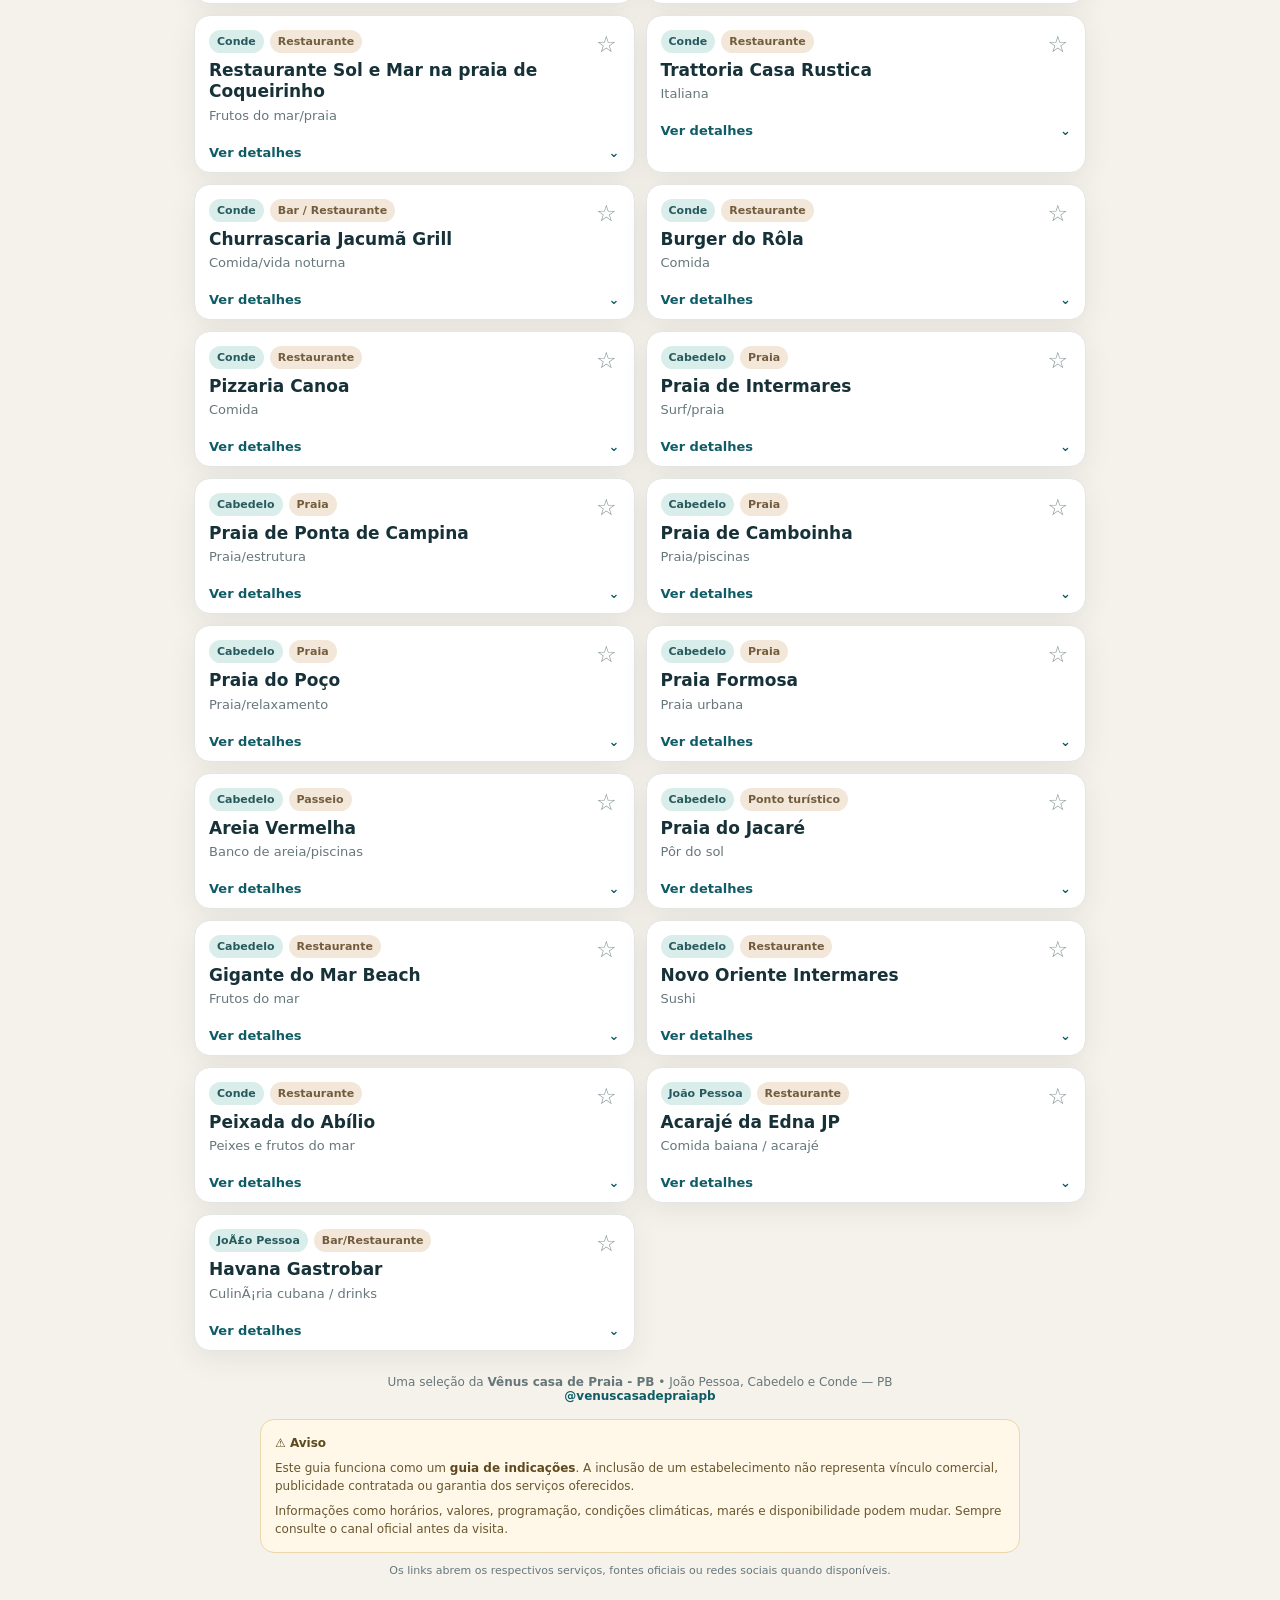
==== commit 5672c75a: "Adiciona Havana Gastrobar e prepara Web Analytics" ====
--- a/index.html
+++ b/index.html
@@ -74,5 +74,9 @@
   window.addEventListener("load",()=>navigator.serviceWorker.register("sw.js").catch(()=>{}));
 }
 </script>
+<script>
+  window.va = window.va || function () { (window.vaq = window.vaq || []).push(arguments); };
+</script>
+<script defer src="https://cdn.vercel-insights.com/v1/script.js"></script>
 </body>
 </html>
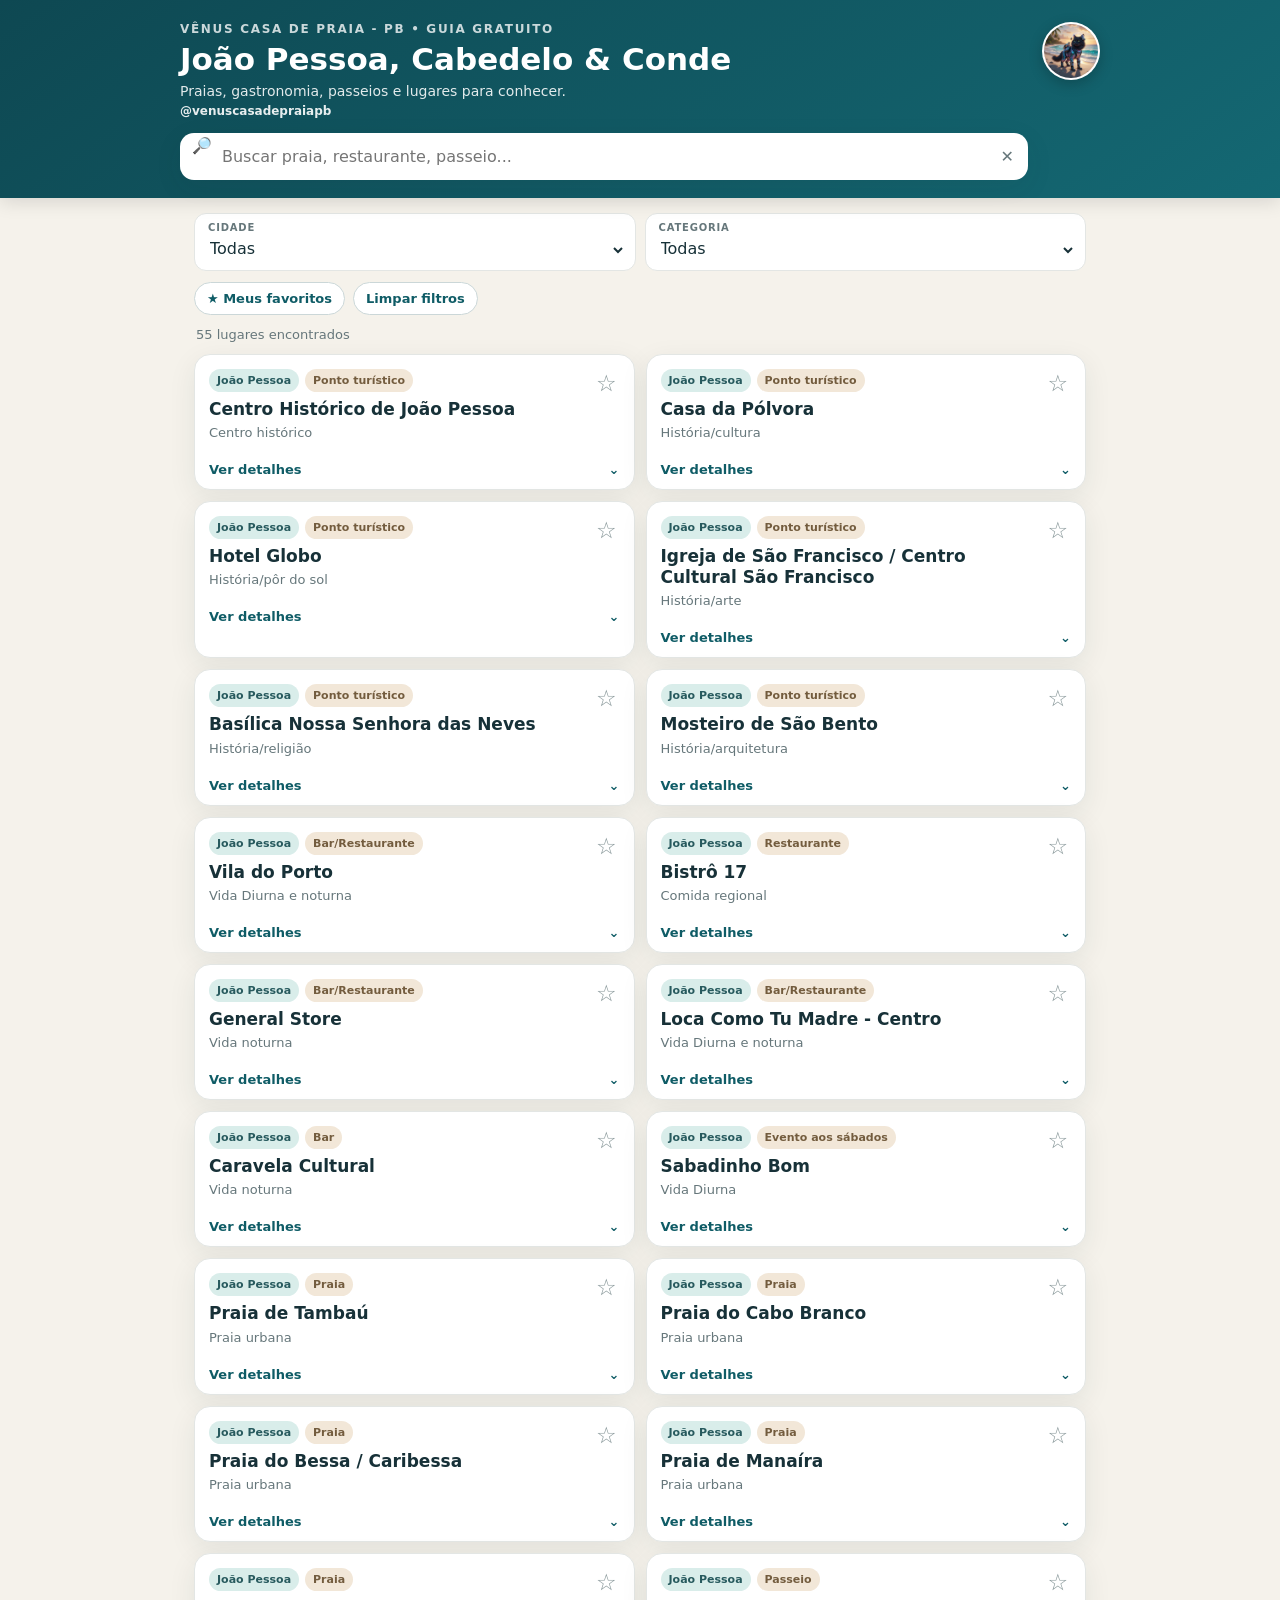
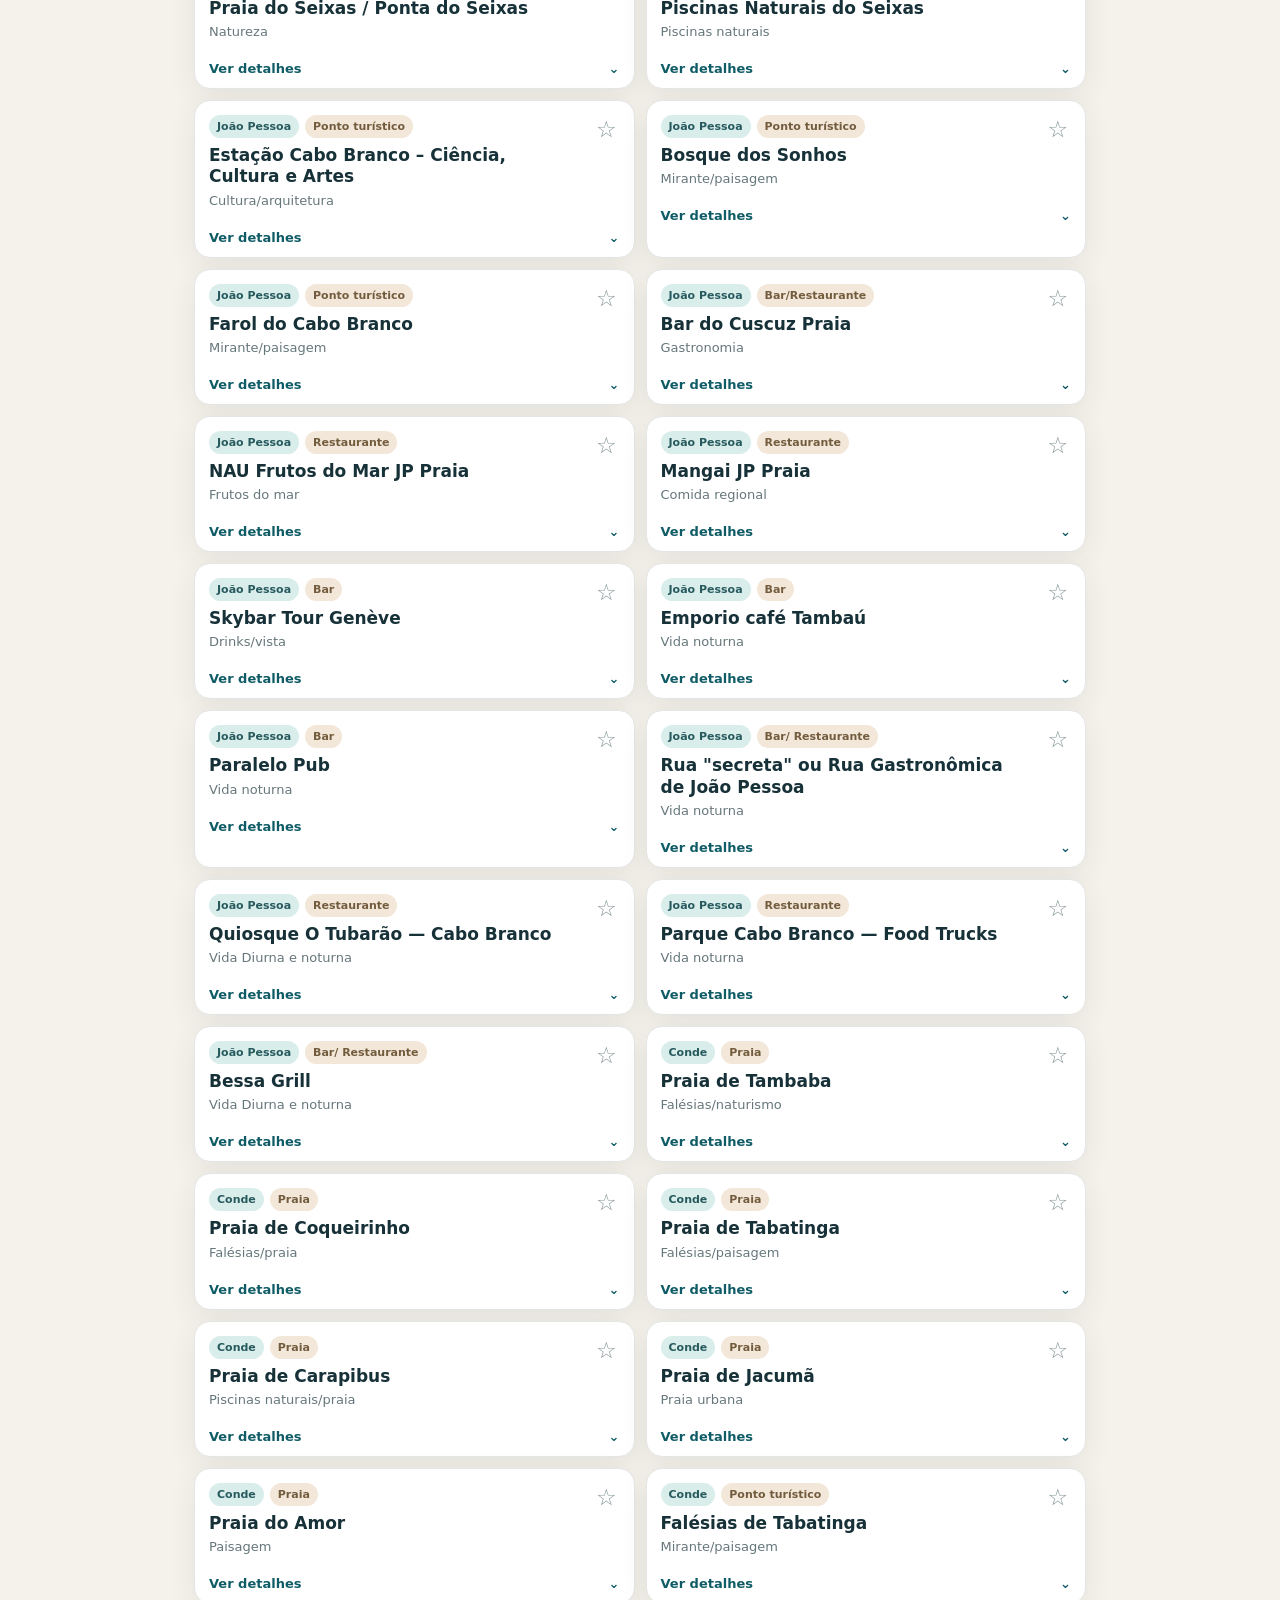
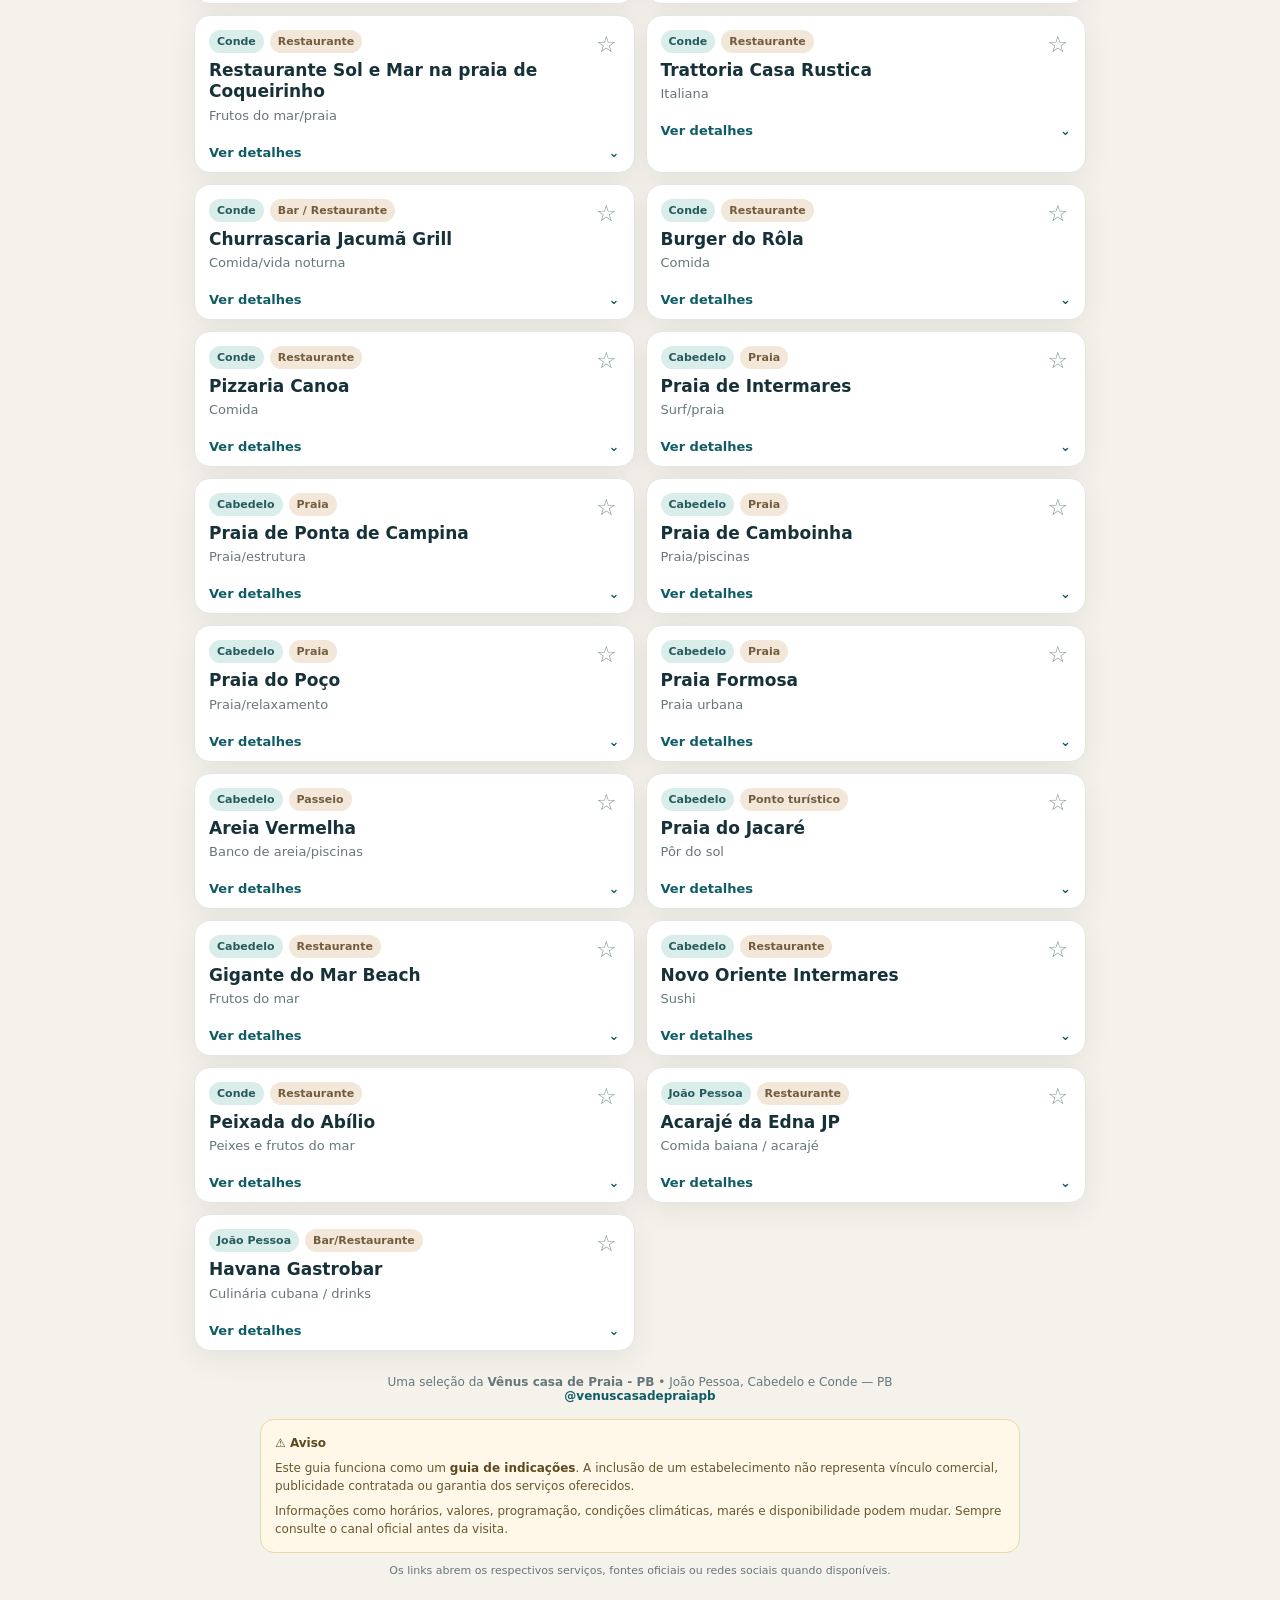
==== commit ca58a467: "Finaliza acessibilidade e remove versao offline antiga" ====
--- a/index.html
+++ b/index.html
@@ -23,8 +23,18 @@
     <div class="toolbar">
       <div class="search">
         <span aria-hidden="true">🔎</span>
-        <input id="search" type="search" placeholder="Buscar praia, restaurante, passeio..." autocomplete="off">
-        <button id="clear" title="Limpar filtros">✕</button>
+        <input
+          id="search"
+          type="search"
+          placeholder="Buscar praia, restaurante, passeio..."
+          autocomplete="off"
+          aria-label="Buscar lugares"
+        >
+        <button
+          id="clear"
+          title="Limpar filtros"
+          aria-label="Limpar busca e filtros"
+        >✕</button>
       </div>
     </div>
   </div>
@@ -44,7 +54,7 @@
   </section>
 
   <div class="actions">
-    <button id="favFilter" class="pill">★ Meus favoritos</button>
+    <button id="favFilter" class="pill" aria-pressed="false">★ Meus favoritos</button>
     <button class="pill" onclick="clearAll()">Limpar filtros</button>
   </div>
 
--- a/style.css
+++ b/style.css
@@ -1,74 +1,456 @@
-
 :root{
   --bg:#f5f2eb;--card:#ffffff;--ink:#173138;--muted:#66777b;--accent:#0f5c66;
   --accent2:#d9edea;--sand:#eadcc6;--line:#e3e6e4;--danger:#8a3b3b;
   --shadow:0 8px 28px rgba(20,50,55,.08)
 }
+
 *{box-sizing:border-box}
+
 html{scroll-behavior:smooth}
-body{margin:0;font-family:Inter,system-ui,-apple-system,BlinkMacSystemFont,"Segoe UI",sans-serif;background:var(--bg);color:var(--ink)}
+
+body{
+  margin:0;
+  font-family:Inter,system-ui,-apple-system,BlinkMacSystemFont,"Segoe UI",sans-serif;
+  background:var(--bg);
+  color:var(--ink)
+}
+
 button,input,select{font:inherit}
+
 a{text-decoration:none;color:inherit}
-.hero{padding:22px 18px 18px;background:linear-gradient(145deg,#0e4852,#146873);color:white;position:sticky;top:0;z-index:20;box-shadow:0 4px 18px rgba(0,0,0,.12)}
+
+.hero{
+  padding:22px 18px 18px;
+  background:linear-gradient(145deg,#0e4852,#146873);
+  color:white;
+  position:sticky;
+  top:0;
+  z-index:20;
+  box-shadow:0 4px 18px rgba(0,0,0,.12)
+}
+
 .hero-inner{max-width:920px;margin:auto}
-.eyebrow{font-size:12px;letter-spacing:.14em;text-transform:uppercase;opacity:.78;font-weight:700}
-h1{font-size:25px;line-height:1.15;margin:6px 0 5px}
-.subtitle{margin:0;font-size:14px;opacity:.88}
-.toolbar{max-width:920px;margin:14px auto 0;display:grid;gap:10px}
-.search{display:flex;gap:8px;background:white;border-radius:14px;padding:3px 4px 3px 12px;box-shadow:var(--shadow)}
-.search input{border:0;outline:0;min-width:0;flex:1;padding:11px 2px;color:var(--ink);background:transparent}
-.search button{border:0;background:transparent;padding:8px 10px;cursor:pointer;color:var(--muted)}
-.main{max-width:920px;margin:auto;padding:15px 14px 70px}
-.filters{display:grid;grid-template-columns:1fr 1fr;gap:9px}
-.select-wrap{background:white;border:1px solid var(--line);border-radius:12px;padding:3px 9px}
-.select-wrap label{display:block;font-size:10px;text-transform:uppercase;letter-spacing:.08em;color:var(--muted);padding:5px 4px 0;font-weight:700}
-.select-wrap select{width:100%;border:0;outline:0;background:white;color:var(--ink);padding:5px 2px 8px}
-.actions{display:flex;gap:8px;align-items:center;margin:11px 0 7px;overflow-x:auto;padding-bottom:2px}
-.pill{white-space:nowrap;border:1px solid #cbd7d8;background:white;color:var(--accent);border-radius:999px;padding:8px 12px;font-size:13px;font-weight:650;cursor:pointer}
-.pill.active{background:var(--accent);color:white;border-color:var(--accent)}
-.count{font-size:13px;color:var(--muted);margin:10px 2px 12px}
-.cards{display:grid;gap:11px}
-.card{background:var(--card);border:1px solid var(--line);border-radius:16px;box-shadow:var(--shadow);overflow:hidden}
-.card-head{padding:14px 14px 12px;display:grid;grid-template-columns:1fr auto;gap:12px;align-items:start}
-.badges{display:flex;gap:6px;flex-wrap:wrap;margin-bottom:7px}
-.badge{font-size:11px;border-radius:999px;padding:5px 8px;background:var(--accent2);color:#275a5e;font-weight:700}
-.badge.sand{background:#f2e7d8;color:#735c3e}
-.card h2{font-size:17px;line-height:1.25;margin:0 0 5px}
-.profile{font-size:13px;color:var(--muted);margin:0}
-.fav{border:0;background:transparent;font-size:23px;cursor:pointer;line-height:1;color:#8a999b;padding:3px}
-.fav.on{color:#c58d20}
-.details{border-top:1px solid var(--line);padding:12px 14px 14px;display:none}
-.card.open .details{display:block}
-.desc{font-size:14px;line-height:1.48;margin:0 0 13px;color:#344e53}
-.meta{font-size:12px;color:var(--muted);margin:0 0 12px}
-.buttons{display:grid;grid-template-columns:1fr 1fr;gap:8px}
-.btn{display:flex;justify-content:center;align-items:center;gap:7px;border-radius:11px;padding:10px 8px;font-size:13px;font-weight:750;border:1px solid var(--accent);background:white;color:var(--accent)}
-.btn.primary{background:var(--accent);color:white}
-.btn.disabled{opacity:.45;pointer-events:none}
-.toggle{display:flex;justify-content:space-between;align-items:center;padding:10px 14px 12px;cursor:pointer;color:var(--accent);font-size:13px;font-weight:750}
-.empty{text-align:center;background:white;border:1px dashed #bccaca;border-radius:16px;padding:30px 18px;color:var(--muted)}
-.notice{background:#fff7e7;border:1px solid #ead7aa;border-radius:13px;padding:11px 12px;margin:0 0 12px;font-size:12px;line-height:1.45;color:#69572f}
-.footer{text-align:center;color:var(--muted);font-size:12px;padding:24px 4px 6px}
-.footer-brand{padding:0 10px 16px}
-.footer-warning{max-width:760px;margin:0 auto;padding:14px 14px;background:#fff7e7;border:1px solid #ead7aa;border-radius:14px;color:#69572f;line-height:1.5;text-align:left}
-.footer-warning strong{color:#5c491f}
-.footer-warning p{margin:7px 0 0}
-.footer-links-note{max-width:760px;margin:10px auto 0;padding:0 12px;font-size:11px;line-height:1.45;color:var(--muted)}
-.install{display:none;position:fixed;bottom:14px;left:50%;transform:translateX(-50%);z-index:30;border:0;border-radius:999px;padding:11px 16px;background:#163e46;color:white;font-weight:750;box-shadow:0 8px 28px rgba(0,0,0,.18);cursor:pointer}
+
+.eyebrow{
+  font-size:12px;
+  letter-spacing:.14em;
+  text-transform:uppercase;
+  opacity:.78;
+  font-weight:700
+}
+
+h1{
+  font-size:25px;
+  line-height:1.15;
+  margin:6px 0 5px
+}
+
+.subtitle{
+  margin:0;
+  font-size:14px;
+  opacity:.88
+}
+
+.toolbar{
+  max-width:920px;
+  margin:14px auto 0;
+  display:grid;
+  gap:10px
+}
+
+.search{
+  display:flex;
+  gap:8px;
+  background:white;
+  border-radius:14px;
+  padding:3px 4px 3px 12px;
+  box-shadow:var(--shadow)
+}
+
+.search input{
+  border:0;
+  outline:0;
+  min-width:0;
+  flex:1;
+  padding:11px 2px;
+  color:var(--ink);
+  background:transparent
+}
+
+.search button{
+  border:0;
+  background:transparent;
+  padding:8px 10px;
+  cursor:pointer;
+  color:var(--muted)
+}
+
+.main{
+  max-width:920px;
+  margin:auto;
+  padding:15px 14px 70px
+}
+
+.filters{
+  display:grid;
+  grid-template-columns:1fr 1fr;
+  gap:9px
+}
+
+.select-wrap{
+  background:white;
+  border:1px solid var(--line);
+  border-radius:12px;
+  padding:3px 9px
+}
+
+.select-wrap label{
+  display:block;
+  font-size:10px;
+  text-transform:uppercase;
+  letter-spacing:.08em;
+  color:var(--muted);
+  padding:5px 4px 0;
+  font-weight:700
+}
+
+.select-wrap select{
+  width:100%;
+  border:0;
+  outline:0;
+  background:white;
+  color:var(--ink);
+  padding:5px 2px 8px
+}
+
+.actions{
+  display:flex;
+  gap:8px;
+  align-items:center;
+  margin:11px 0 7px;
+  overflow-x:auto;
+  padding-bottom:2px
+}
+
+.pill{
+  white-space:nowrap;
+  border:1px solid #cbd7d8;
+  background:white;
+  color:var(--accent);
+  border-radius:999px;
+  padding:8px 12px;
+  font-size:13px;
+  font-weight:650;
+  cursor:pointer
+}
+
+.pill.active{
+  background:var(--accent);
+  color:white;
+  border-color:var(--accent)
+}
+
+.count{
+  font-size:13px;
+  color:var(--muted);
+  margin:10px 2px 12px
+}
+
+.cards{
+  display:grid;
+  gap:11px
+}
+
+.card{
+  background:var(--card);
+  border:1px solid var(--line);
+  border-radius:16px;
+  box-shadow:var(--shadow);
+  overflow:hidden
+}
+
+.card-head{
+  padding:14px 14px 12px;
+  display:grid;
+  grid-template-columns:1fr auto;
+  gap:12px;
+  align-items:start
+}
+
+.badges{
+  display:flex;
+  gap:6px;
+  flex-wrap:wrap;
+  margin-bottom:7px
+}
+
+.badge{
+  font-size:11px;
+  border-radius:999px;
+  padding:5px 8px;
+  background:var(--accent2);
+  color:#275a5e;
+  font-weight:700
+}
+
+.badge.sand{
+  background:#f2e7d8;
+  color:#735c3e
+}
+
+.card h2{
+  font-size:17px;
+  line-height:1.25;
+  margin:0 0 5px
+}
+
+.profile{
+  font-size:13px;
+  color:var(--muted);
+  margin:0
+}
+
+.fav{
+  border:0;
+  background:transparent;
+  font-size:23px;
+  cursor:pointer;
+  line-height:1;
+  color:#8a999b;
+  padding:3px
+}
+
+.fav.on{
+  color:#c58d20
+}
+
+.details{
+  border-top:1px solid var(--line);
+  padding:12px 14px 14px;
+  display:none
+}
+
+.card.open .details{
+  display:block
+}
+
+.desc{
+  font-size:14px;
+  line-height:1.48;
+  margin:0 0 13px;
+  color:#344e53
+}
+
+.meta{
+  font-size:12px;
+  color:var(--muted);
+  margin:0 0 12px
+}
+
+.buttons{
+  display:grid;
+  grid-template-columns:1fr 1fr;
+  gap:8px
+}
+
+.btn{
+  display:flex;
+  justify-content:center;
+  align-items:center;
+  gap:7px;
+  border-radius:11px;
+  padding:10px 8px;
+  font-size:13px;
+  font-weight:750;
+  border:1px solid var(--accent);
+  background:white;
+  color:var(--accent)
+}
+
+.btn.primary{
+  background:var(--accent);
+  color:white
+}
+
+.btn.disabled{
+  opacity:.45;
+  pointer-events:none
+}
+
+/* Botão acessível para abrir e fechar os detalhes dos lugares */
+.toggle{
+  display:flex;
+  width:100%;
+  justify-content:space-between;
+  align-items:center;
+  padding:10px 14px 12px;
+  cursor:pointer;
+  color:var(--accent);
+  font-size:13px;
+  font-weight:750;
+  background:transparent;
+  border:0;
+  text-align:left
+}
+
+/* Destaque visível para navegação pelo teclado */
+.toggle:focus-visible{
+  outline:2px solid var(--accent);
+  outline-offset:-3px
+}
+
+.empty{
+  text-align:center;
+  background:white;
+  border:1px dashed #bccaca;
+  border-radius:16px;
+  padding:30px 18px;
+  color:var(--muted)
+}
+
+.notice{
+  background:#fff7e7;
+  border:1px solid #ead7aa;
+  border-radius:13px;
+  padding:11px 12px;
+  margin:0 0 12px;
+  font-size:12px;
+  line-height:1.45;
+  color:#69572f
+}
+
+.footer{
+  text-align:center;
+  color:var(--muted);
+  font-size:12px;
+  padding:24px 4px 6px
+}
+
+.footer-brand{
+  padding:0 10px 16px
+}
+
+.footer-warning{
+  max-width:760px;
+  margin:0 auto;
+  padding:14px 14px;
+  background:#fff7e7;
+  border:1px solid #ead7aa;
+  border-radius:14px;
+  color:#69572f;
+  line-height:1.5;
+  text-align:left
+}
+
+.footer-warning strong{
+  color:#5c491f
+}
+
+.footer-warning p{
+  margin:7px 0 0
+}
+
+.footer-links-note{
+  max-width:760px;
+  margin:10px auto 0;
+  padding:0 12px;
+  font-size:11px;
+  line-height:1.45;
+  color:var(--muted)
+}
+
+.install{
+  display:none;
+  position:fixed;
+  bottom:14px;
+  left:50%;
+  transform:translateX(-50%);
+  z-index:30;
+  border:0;
+  border-radius:999px;
+  padding:11px 16px;
+  background:#163e46;
+  color:white;
+  font-weight:750;
+  box-shadow:0 8px 28px rgba(0,0,0,.18);
+  cursor:pointer
+}
+
 @media(min-width:700px){
-  h1{font-size:31px}
-  .toolbar{grid-template-columns:1fr}
-  .filters{grid-template-columns:1fr 1fr}
-  .cards{grid-template-columns:1fr 1fr}
-}
-@media(prefers-reduced-motion:reduce){html{scroll-behavior:auto}}
-.brand-wrap{position:relative;padding-right:58px}
-.venus-logo-link{position:absolute;right:0;top:0;width:46px;height:46px;border-radius:50%;overflow:hidden;border:2px solid rgba(255,255,255,.82);box-shadow:0 4px 14px rgba(0,0,0,.22);background:#fff}
-.venus-logo{width:100%;height:100%;object-fit:cover;object-position:55% 42%;display:block}
-.brand-handle{display:inline-block;margin-top:5px;font-size:12px;font-weight:700;color:white;opacity:.9}
-.brand-handle:hover{text-decoration:underline}
-.footer a{font-weight:700;color:var(--accent)}
+  h1{
+    font-size:31px
+  }
+
+  .toolbar{
+    grid-template-columns:1fr
+  }
+
+  .filters{
+    grid-template-columns:1fr 1fr
+  }
+
+  .cards{
+    grid-template-columns:1fr 1fr
+  }
+}
+
+@media(prefers-reduced-motion:reduce){
+  html{
+    scroll-behavior:auto
+  }
+}
+
+.brand-wrap{
+  position:relative;
+  padding-right:58px
+}
+
+.venus-logo-link{
+  position:absolute;
+  right:0;
+  top:0;
+  width:46px;
+  height:46px;
+  border-radius:50%;
+  overflow:hidden;
+  border:2px solid rgba(255,255,255,.82);
+  box-shadow:0 4px 14px rgba(0,0,0,.22);
+  background:#fff
+}
+
+.venus-logo{
+  width:100%;
+  height:100%;
+  object-fit:cover;
+  object-position:55% 42%;
+  display:block
+}
+
+.brand-handle{
+  display:inline-block;
+  margin-top:5px;
+  font-size:12px;
+  font-weight:700;
+  color:white;
+  opacity:.9
+}
+
+.brand-handle:hover{
+  text-decoration:underline
+}
+
+.footer a{
+  font-weight:700;
+  color:var(--accent)
+}
+
 @media(min-width:700px){
-  .brand-wrap{padding-right:72px}
-  .venus-logo-link{width:58px;height:58px}
-}
+  .brand-wrap{
+    padding-right:72px
+  }
+
+  .venus-logo-link{
+    width:58px;
+    height:58px
+  }
+}
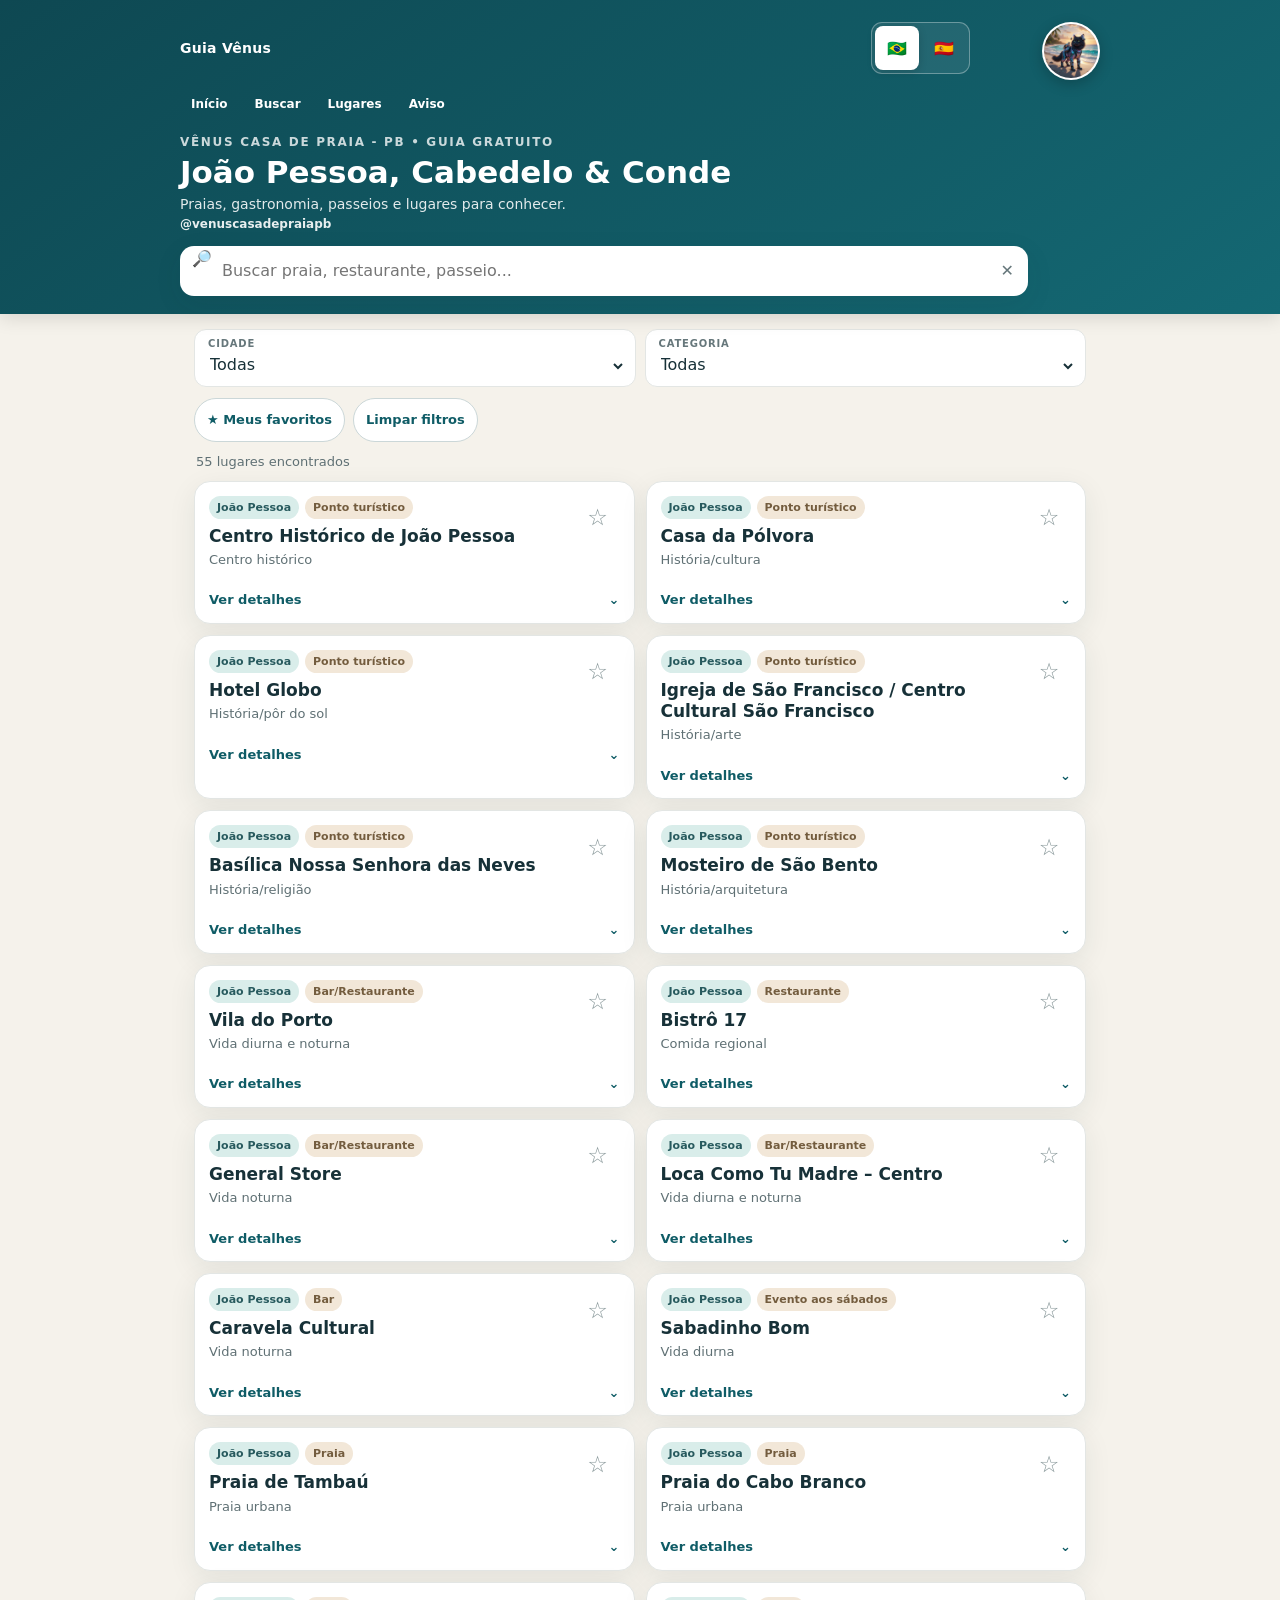
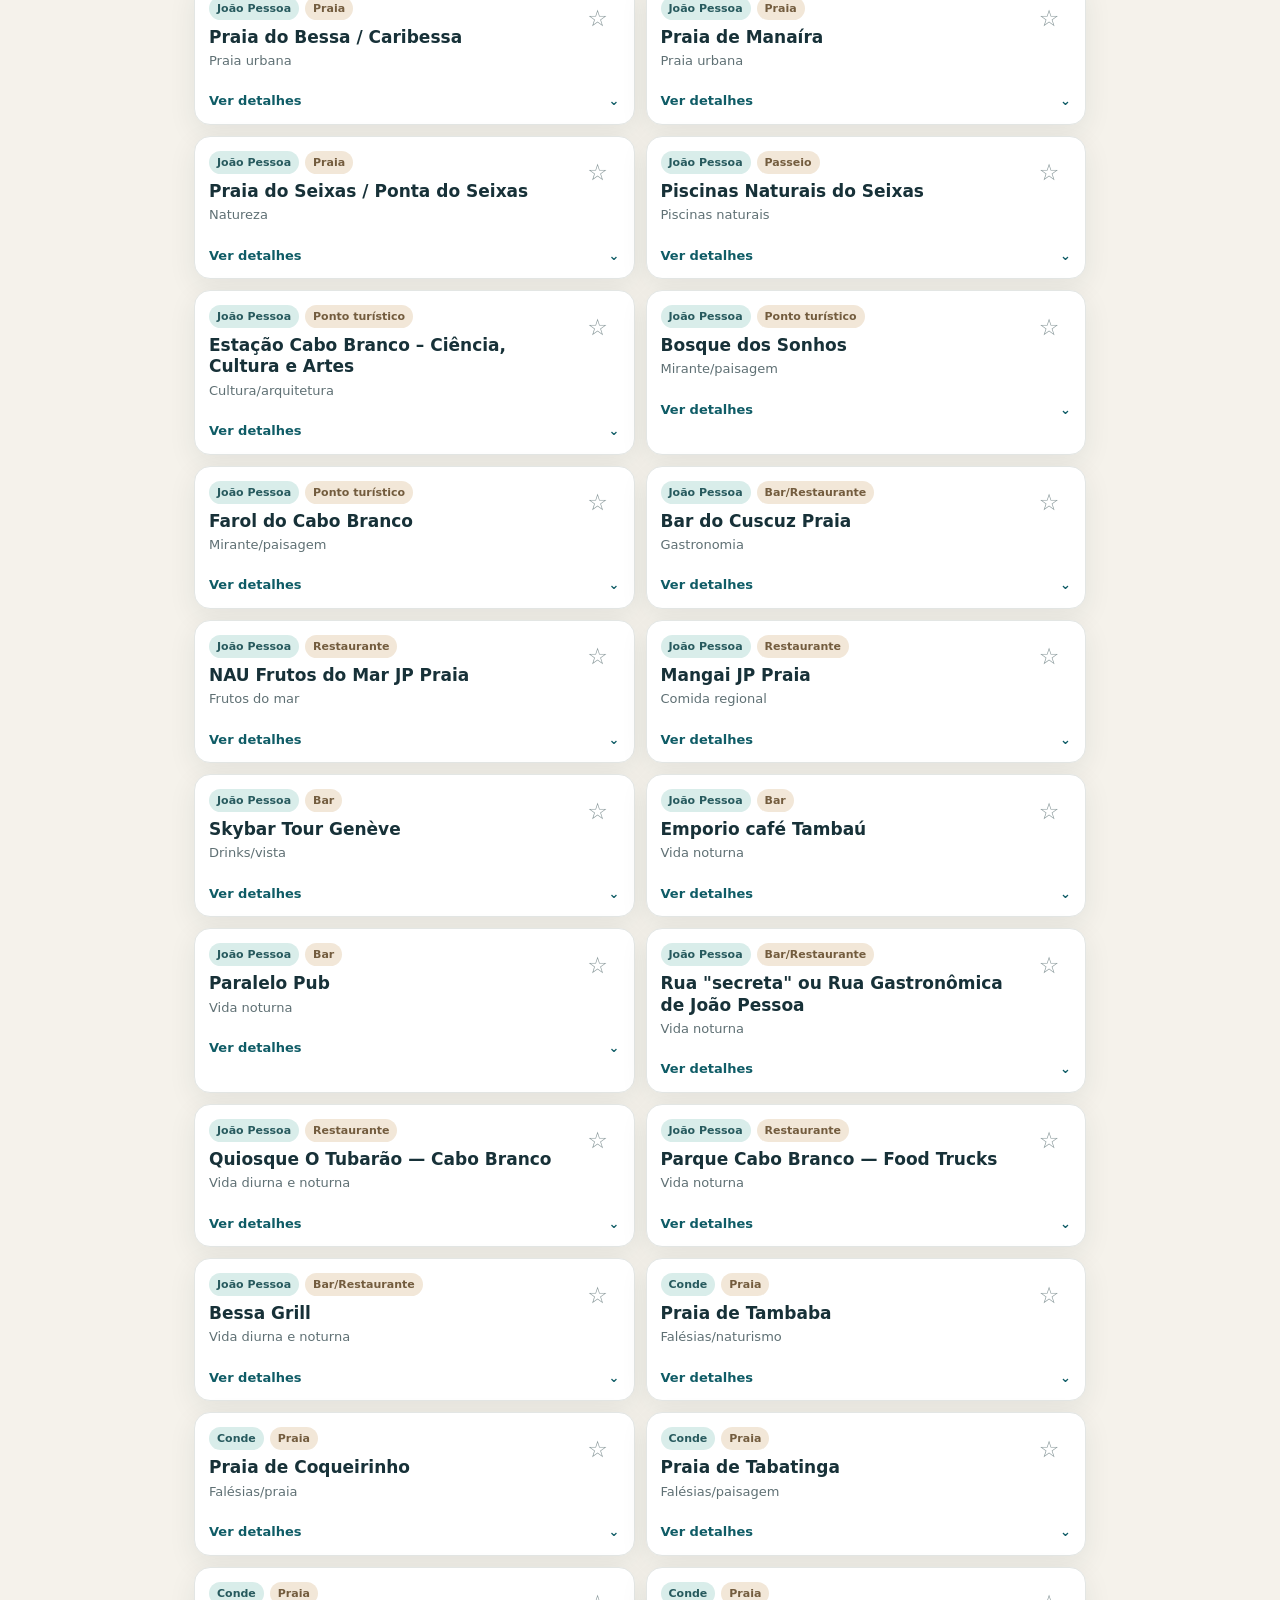
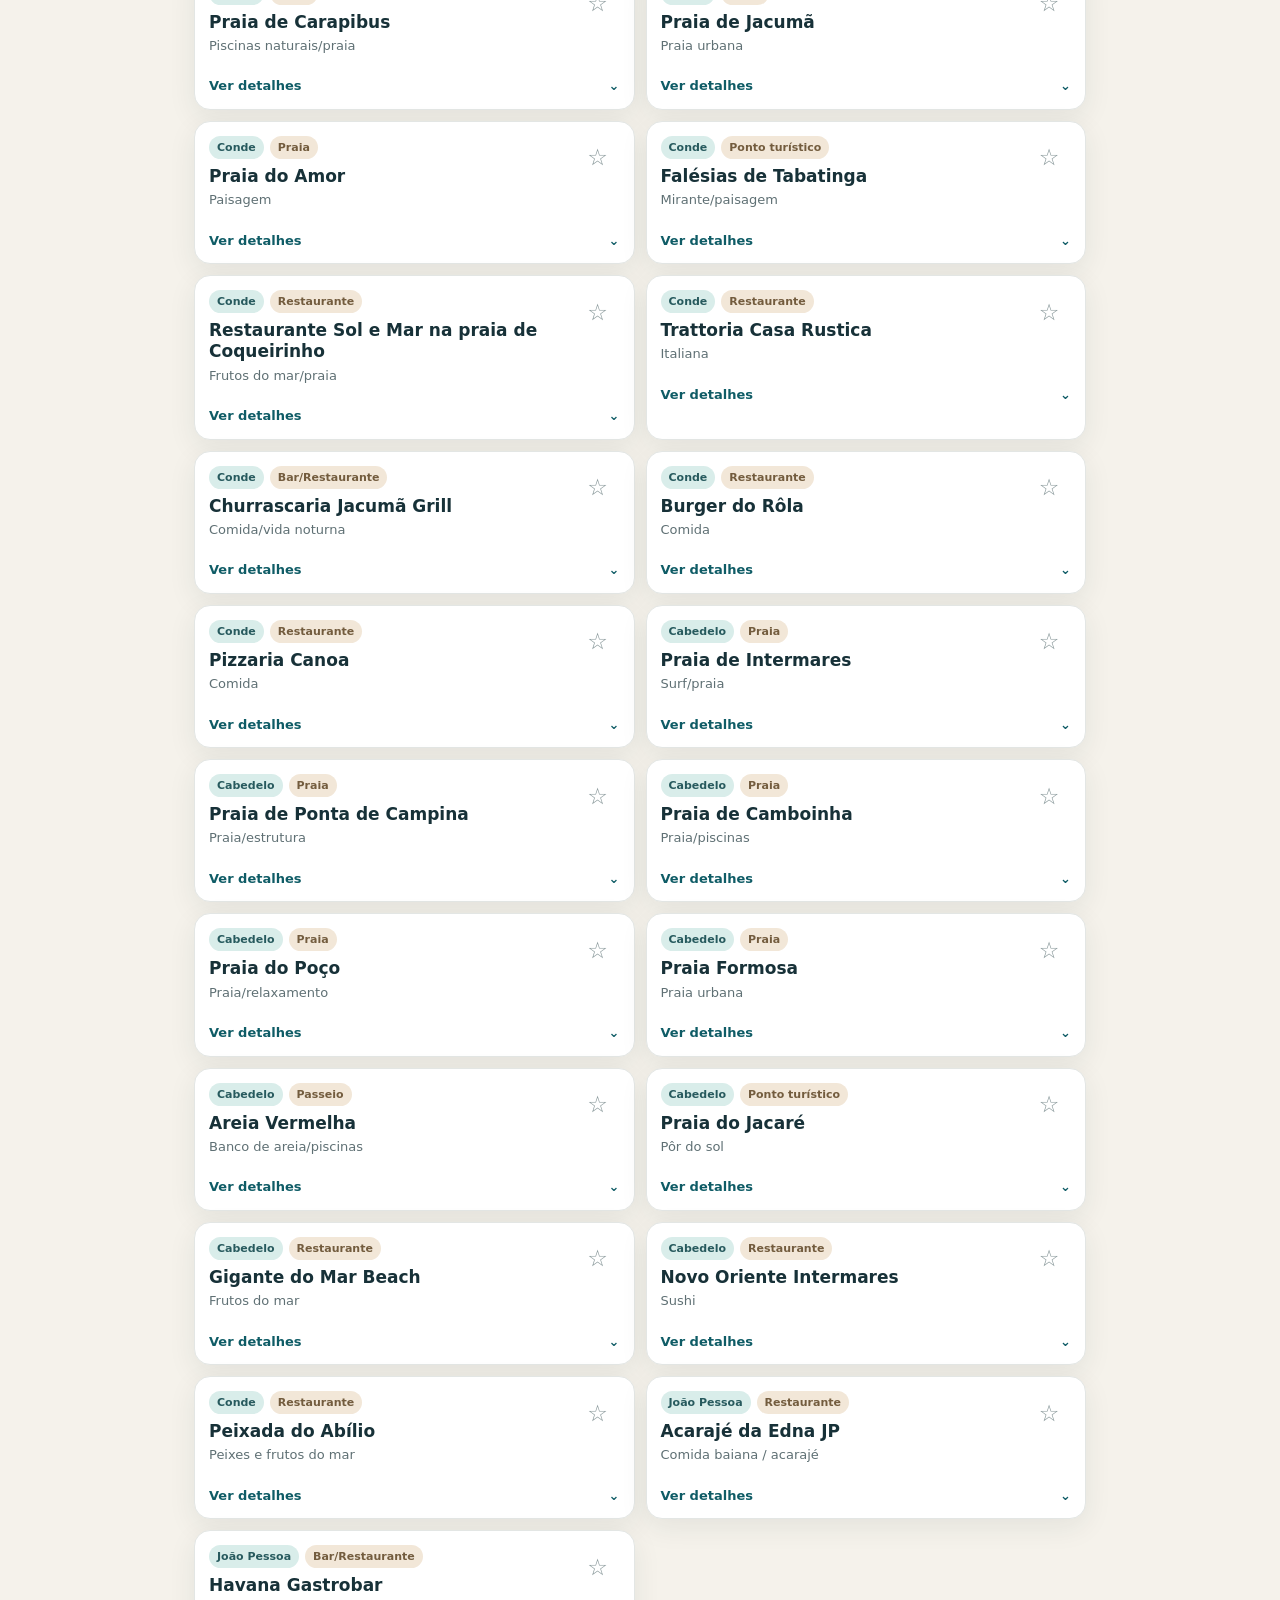
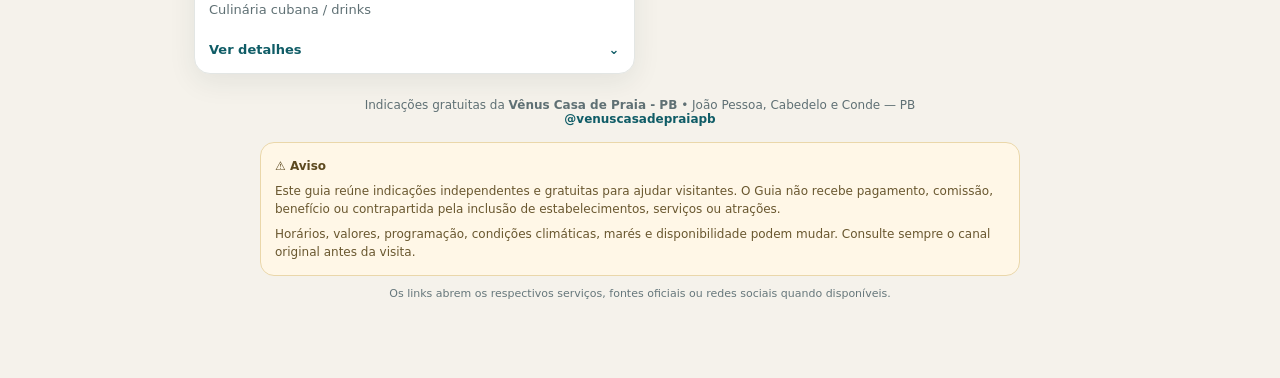
==== commit cb53a548: "Salva ajustes atuais do Guia Venus antes da nova imagem" ====
--- a/index.html
+++ b/index.html
@@ -9,6 +9,7 @@
   <link rel="manifest" href="manifest.webmanifest">
   <link rel="icon" href="icon-192.png">
   <link rel="stylesheet" href="style.css">
+  <link rel="stylesheet" href="ux-venus.css?v=20260925">
 </head>
 <body>
 <header class="hero">
@@ -68,7 +69,7 @@
     </div>
   <div class="footer-warning">
     <strong>⚠️ Aviso</strong>
-    <p>Este guia funciona como um <strong>guia de indicações</strong>. A inclusão de um estabelecimento não representa vínculo comercial, publicidade contratada ou garantia dos serviços oferecidos.</p>
+    <p>Este é um <strong>guia gratuito de indicações independentes</strong>. O Guia não recebe pagamento, comissão, benefício ou contrapartida pela inclusão de estabelecimentos, serviços ou atrações.</p>
     <p>Informações como horários, valores, programação, condições climáticas, marés e disponibilidade podem mudar. Sempre consulte o canal oficial antes da visita.</p>
   </div>
   <div class="footer-links-note">Os links abrem os respectivos serviços, fontes oficiais ou redes sociais quando disponíveis.</div>
@@ -79,6 +80,7 @@
 
 <script src="dados.js"></script>
 <script src="app.js"></script>
+<script src="ux-venus.js?v=20260925"></script>
 <script>
 if("serviceWorker" in navigator){
   window.addEventListener("load",()=>navigator.serviceWorker.register("sw.js").catch(()=>{}));
--- a/ux-venus.css
+++ b/ux-venus.css
@@ -0,0 +1,176 @@
+
+/* Camada de UX — Guia Vênus
+   Foco: Nielsen, contraste, mobile-first, menu responsivo e PT/ES. */
+
+.guide-ux-controls{
+  display:flex;
+  align-items:center;
+  justify-content:space-between;
+  gap:12px;
+  min-height:44px;
+  margin-bottom:8px;
+  padding-right:58px;
+}
+
+.guide-ux-title{
+  font-size:14px;
+  letter-spacing:.02em;
+}
+
+.guide-ux-actions{
+  display:flex;
+  align-items:center;
+  gap:8px;
+}
+
+.guide-language{
+  display:flex;
+  gap:3px;
+  padding:3px;
+  border:1px solid rgba(255,255,255,.32);
+  border-radius:11px;
+  background:rgba(255,255,255,.08);
+}
+
+.guide-lang,
+.guide-menu-button{
+  min-width:44px;
+  min-height:44px;
+  border:0;
+  border-radius:8px;
+  background:transparent;
+  color:white;
+  cursor:pointer;
+  display:grid;
+  place-items:center;
+}
+
+.guide-lang.active{
+  background:white;
+  color:#173138;
+  box-shadow:0 2px 8px rgba(0,0,0,.16);
+}
+
+.guide-menu-button{
+  display:none;
+  border:1px solid rgba(255,255,255,.34);
+  font-size:1.3rem;
+}
+
+.guide-nav{
+  display:flex;
+  gap:5px;
+  margin:0 0 9px;
+}
+
+.guide-nav a{
+  min-height:44px;
+  display:inline-flex;
+  align-items:center;
+  padding:9px 11px;
+  border-radius:9px;
+  color:white;
+  font-size:12px;
+  font-weight:750;
+}
+
+.guide-nav a:hover{
+  background:rgba(255,255,255,.12);
+}
+
+button,
+a,
+input,
+select{
+  -webkit-tap-highlight-color:transparent;
+}
+
+button:focus-visible,
+a:focus-visible,
+input:focus-visible,
+select:focus-visible{
+  outline:3px solid #f3c86b!important;
+  outline-offset:3px!important;
+}
+
+.toggle,
+.fav,
+.btn,
+.pill,
+.search button,
+.install{
+  min-height:44px;
+}
+
+.fav{
+  min-width:44px;
+}
+
+.profile,
+.meta,
+.count,
+.footer{
+  color:#5f7074;
+}
+
+@media(max-width:699px){
+  .hero{
+    position:relative;
+    top:auto;
+  }
+
+  .guide-menu-button{display:grid}
+
+  .guide-nav{
+    display:none;
+    grid-template-columns:1fr 1fr;
+    padding:8px;
+    margin-bottom:10px;
+    background:rgba(9,61,69,.96);
+    border:1px solid rgba(255,255,255,.16);
+    border-radius:12px;
+  }
+
+  .guide-nav.open{display:grid}
+
+  .guide-nav a{
+    justify-content:flex-start;
+  }
+
+  .guide-ux-controls{
+    padding-right:54px;
+  }
+
+  .filters{
+    grid-template-columns:1fr 1fr;
+  }
+}
+
+@media(max-width:430px){
+  .guide-ux-title{display:none}
+  .filters{grid-template-columns:1fr}
+}
+
+
+.guide-back-top{
+  position:fixed;
+  right:16px;
+  bottom:18px;
+  z-index:35;
+  width:46px;
+  height:46px;
+  border:0;
+  border-radius:50%;
+  background:#0f5c66;
+  color:#fff;
+  box-shadow:0 8px 24px rgba(20,50,55,.22);
+  font-size:1.25rem;
+  font-weight:800;
+  cursor:pointer;
+  opacity:0;
+  pointer-events:none;
+  transform:translateY(8px);
+  transition:opacity .18s ease,transform .18s ease;
+}
+.guide-back-top.show{opacity:1;pointer-events:auto;transform:translateY(0)}
+.guide-back-top:focus-visible{outline:3px solid #f3c86b;outline-offset:3px}
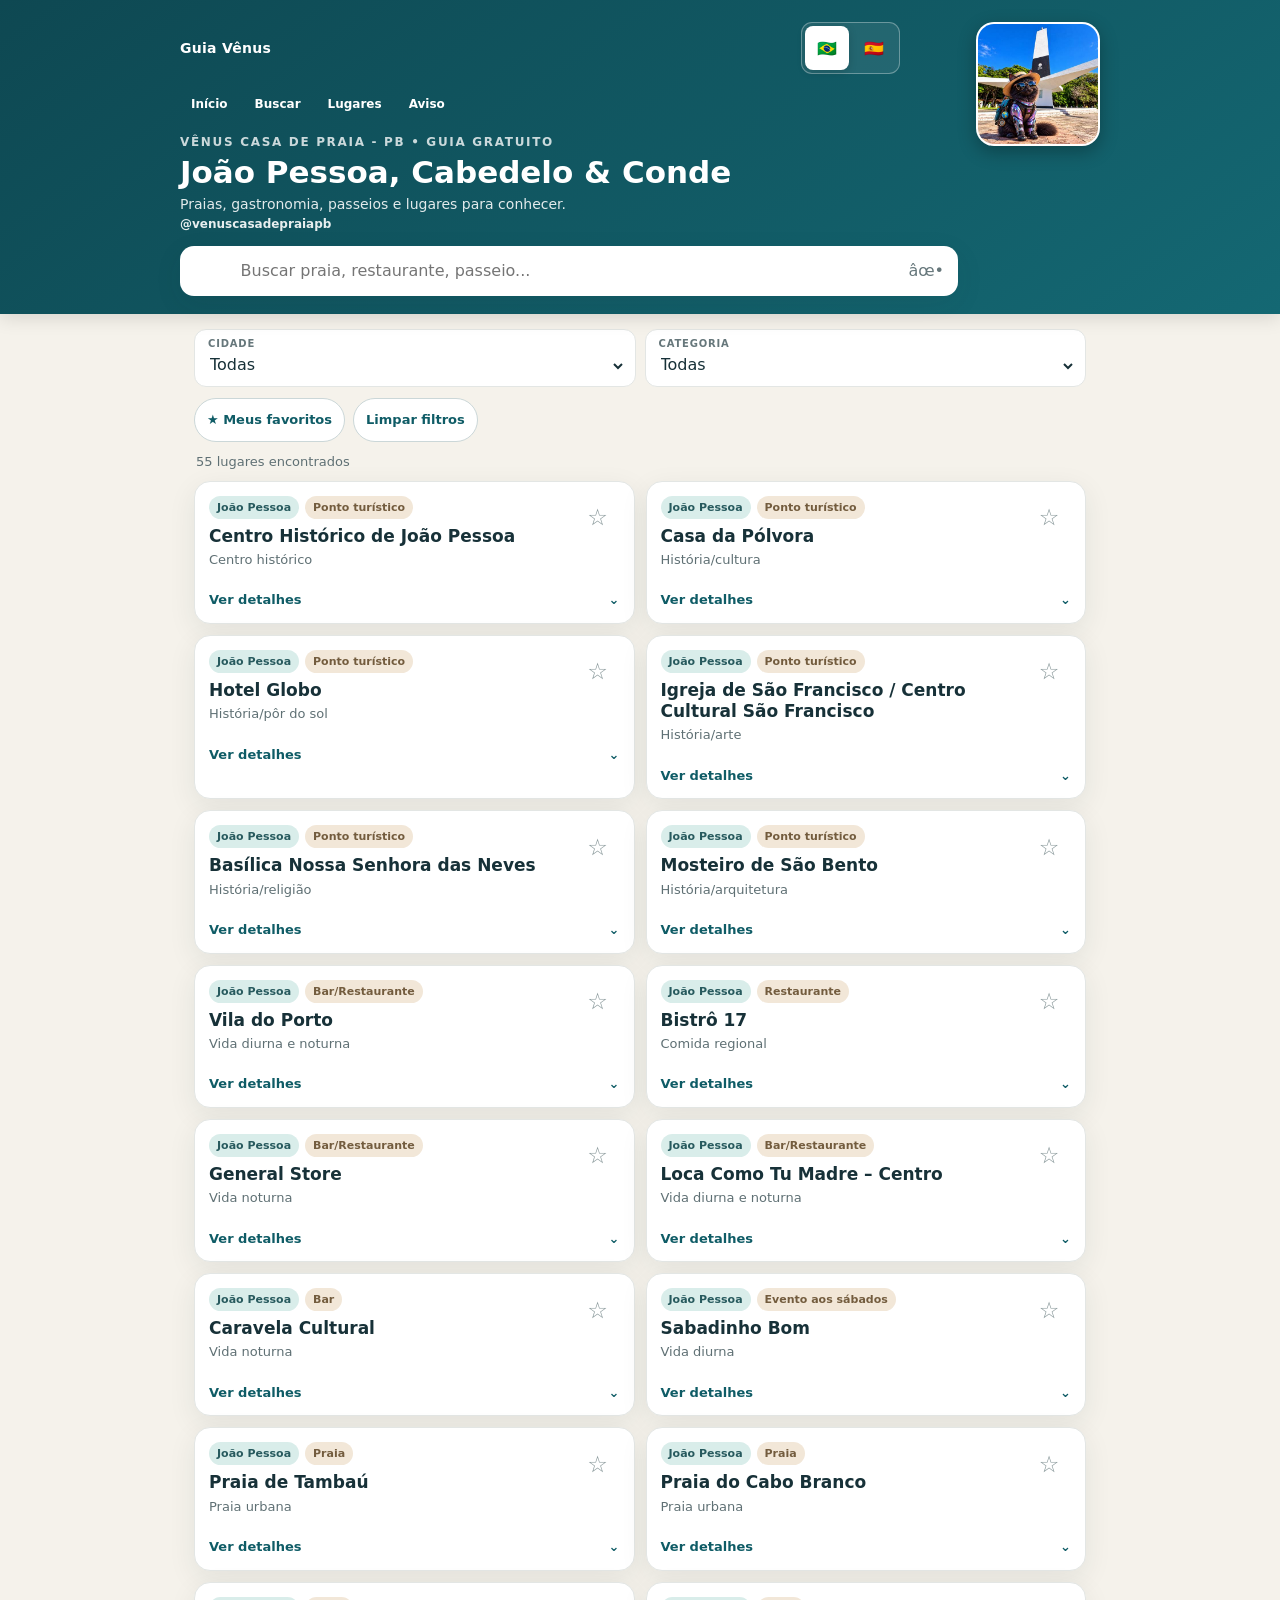
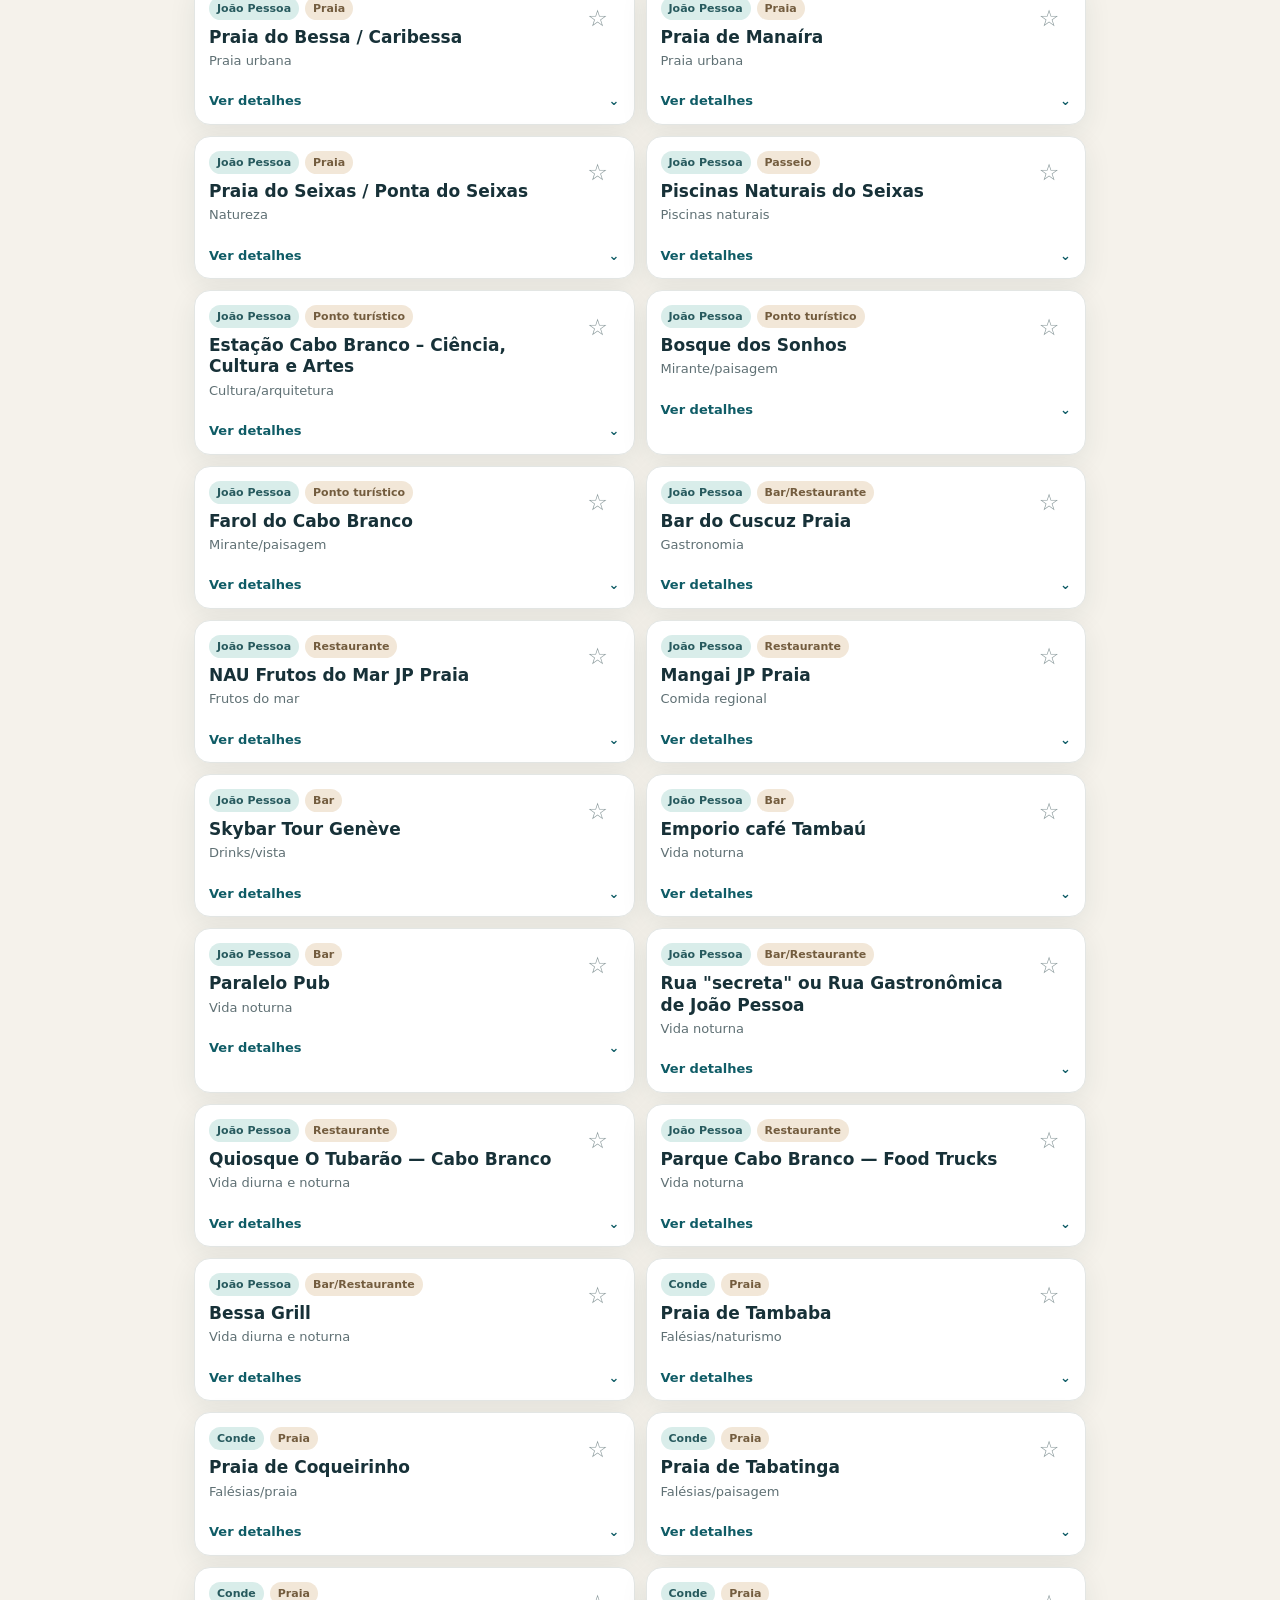
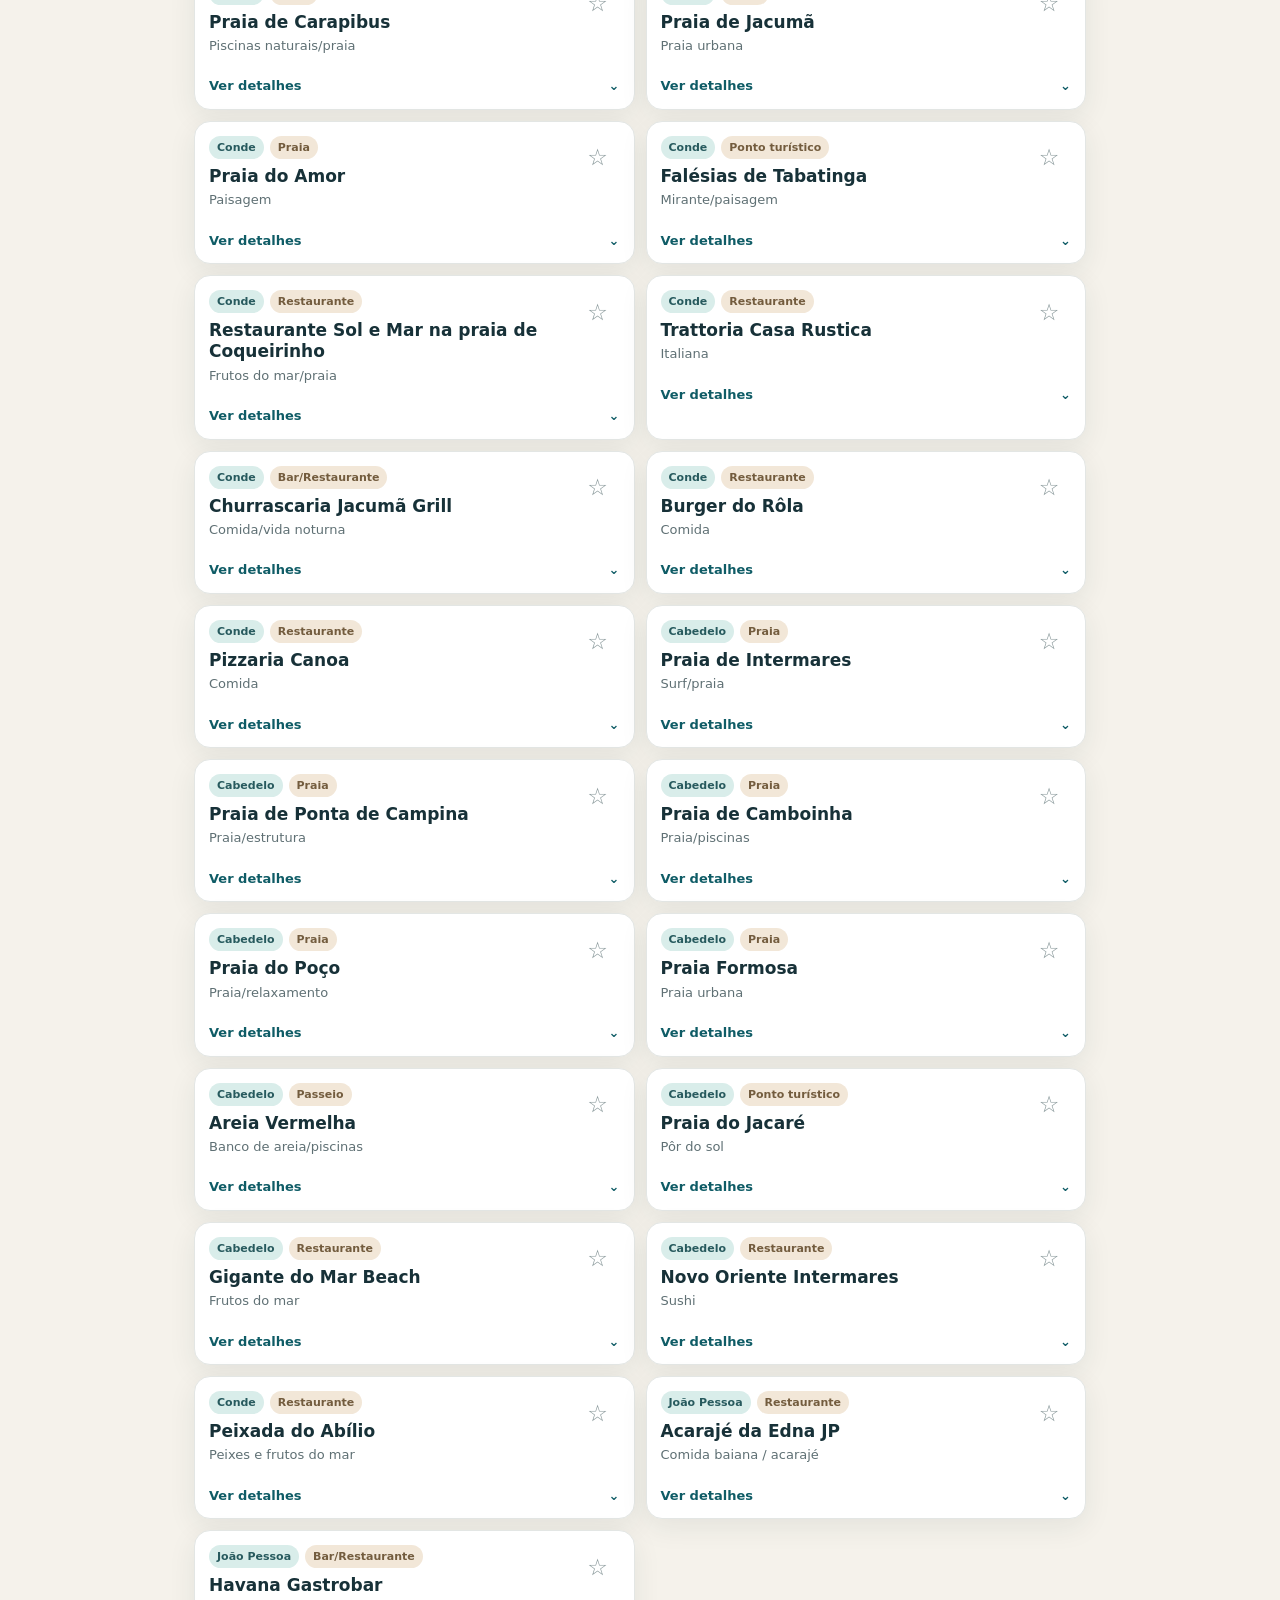
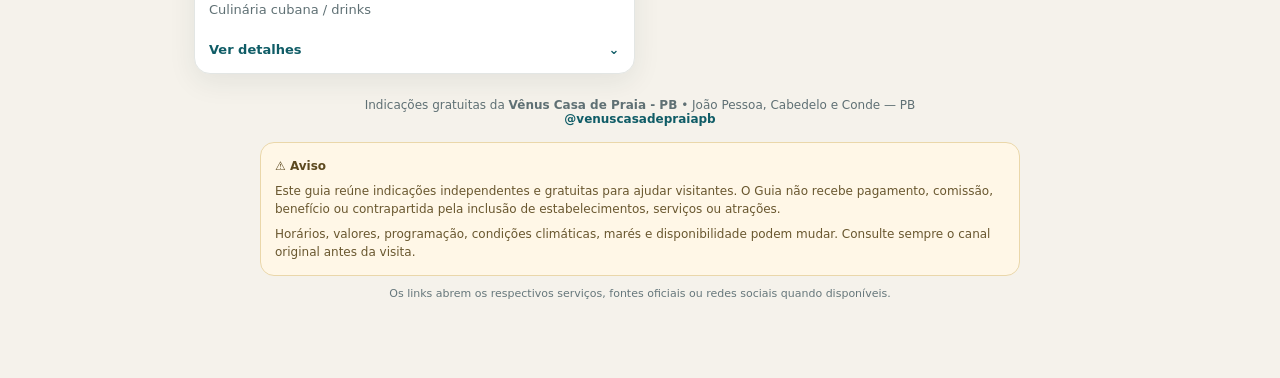
==== commit 34c14ca2: "Atualiza imagem da Venus turista no topo do Guia" ====
--- a/index.html
+++ b/index.html
@@ -4,8 +4,8 @@
   <meta charset="utf-8">
   <meta name="viewport" content="width=device-width,initial-scale=1,viewport-fit=cover">
   <meta name="theme-color" content="#0f5c66">
-  <meta name="description" content="Guia gratuito da Vênus casa de Praia - PB com indicações em João Pessoa, Cabedelo e Conde: praias, restaurantes, bares, passeios e pontos turísticos.">
-  <title>Guia Vênus — João Pessoa, Cabedelo e Conde</title>
+  <meta name="description" content="Guia gratuito da VÃªnus casa de Praia - PB com indicaÃ§Ãµes em JoÃ£o Pessoa, Cabedelo e Conde: praias, restaurantes, bares, passeios e pontos turÃ­sticos.">
+  <title>Guia VÃªnus â€” JoÃ£o Pessoa, Cabedelo e Conde</title>
   <link rel="manifest" href="manifest.webmanifest">
   <link rel="icon" href="icon-192.png">
   <link rel="stylesheet" href="style.css">
@@ -14,16 +14,16 @@
 <body>
 <header class="hero">
   <div class="hero-inner brand-wrap">
-    <a class="venus-logo-link" href="https://www.instagram.com/venuscasadepraiapb/" target="_blank" rel="noopener" aria-label="Instagram da Vênus casa de Praia - PB">
-      <img class="venus-logo" src="venus-gata.jpeg" alt="Mascote da Vênus casa de Praia - PB">
+    <a class="venus-logo-link" href="https://www.instagram.com/venuscasadepraiapb/" target="_blank" rel="noopener" aria-label="Instagram da VÃªnus casa de Praia - PB">
+      <img class="venus-logo" src="guia-venus-turista.jpg" alt="Mascote da VÃªnus casa de Praia - PB">
     </a>
-    <div class="eyebrow">Vênus casa de Praia - PB • Guia gratuito</div>
-    <h1>João Pessoa, Cabedelo & Conde</h1>
+    <div class="eyebrow">VÃªnus casa de Praia - PB â€¢ Guia gratuito</div>
+    <h1>JoÃ£o Pessoa, Cabedelo & Conde</h1>
     <p class="subtitle">Praias, gastronomia, passeios e lugares para conhecer.</p>
     <a class="brand-handle" href="https://www.instagram.com/venuscasadepraiapb/" target="_blank" rel="noopener">@venuscasadepraiapb</a>
     <div class="toolbar">
       <div class="search">
-        <span aria-hidden="true">🔎</span>
+        <span aria-hidden="true">ðŸ”Ž</span>
         <input
           id="search"
           type="search"
@@ -35,7 +35,7 @@
           id="clear"
           title="Limpar filtros"
           aria-label="Limpar busca e filtros"
-        >✕</button>
+        >âœ•</button>
       </div>
     </div>
   </div>
@@ -55,7 +55,7 @@
   </section>
 
   <div class="actions">
-    <button id="favFilter" class="pill" aria-pressed="false">★ Meus favoritos</button>
+    <button id="favFilter" class="pill" aria-pressed="false">â˜… Meus favoritos</button>
     <button class="pill" onclick="clearAll()">Limpar filtros</button>
   </div>
 
@@ -64,19 +64,19 @@
 
   <div class="footer">
     <div class="footer-brand">
-      Uma seleção da <strong>Vênus casa de Praia - PB</strong> • João Pessoa, Cabedelo e Conde — PB<br>
+      Uma seleÃ§Ã£o da <strong>VÃªnus casa de Praia - PB</strong> â€¢ JoÃ£o Pessoa, Cabedelo e Conde â€” PB<br>
       <a href="https://www.instagram.com/venuscasadepraiapb/" target="_blank" rel="noopener">@venuscasadepraiapb</a>
     </div>
   <div class="footer-warning">
-    <strong>⚠️ Aviso</strong>
-    <p>Este é um <strong>guia gratuito de indicações independentes</strong>. O Guia não recebe pagamento, comissão, benefício ou contrapartida pela inclusão de estabelecimentos, serviços ou atrações.</p>
-    <p>Informações como horários, valores, programação, condições climáticas, marés e disponibilidade podem mudar. Sempre consulte o canal oficial antes da visita.</p>
+    <strong>âš ï¸ Aviso</strong>
+    <p>Este Ã© um <strong>guia gratuito de indicaÃ§Ãµes independentes</strong>. O Guia nÃ£o recebe pagamento, comissÃ£o, benefÃ­cio ou contrapartida pela inclusÃ£o de estabelecimentos, serviÃ§os ou atraÃ§Ãµes.</p>
+    <p>InformaÃ§Ãµes como horÃ¡rios, valores, programaÃ§Ã£o, condiÃ§Ãµes climÃ¡ticas, marÃ©s e disponibilidade podem mudar. Sempre consulte o canal oficial antes da visita.</p>
   </div>
-  <div class="footer-links-note">Os links abrem os respectivos serviços, fontes oficiais ou redes sociais quando disponíveis.</div>
+  <div class="footer-links-note">Os links abrem os respectivos serviÃ§os, fontes oficiais ou redes sociais quando disponÃ­veis.</div>
   </div>
 </main>
 
-<button id="install" class="install">＋ Instalar guia no celular</button>
+<button id="install" class="install">ï¼‹ Instalar guia no celular</button>
 
 <script src="dados.js"></script>
 <script src="app.js"></script>
--- a/style.css
+++ b/style.css
@@ -277,7 +277,7 @@
   pointer-events:none
 }
 
-/* Botão acessível para abrir e fechar os detalhes dos lugares */
+/* BotÃ£o acessÃ­vel para abrir e fechar os detalhes dos lugares */
 .toggle{
   display:flex;
   width:100%;
@@ -293,7 +293,7 @@
   text-align:left
 }
 
-/* Destaque visível para navegação pelo teclado */
+/* Destaque visÃ­vel para navegaÃ§Ã£o pelo teclado */
 .toggle:focus-visible{
   outline:2px solid var(--accent);
   outline-offset:-3px
@@ -402,19 +402,19 @@
 
 .brand-wrap{
   position:relative;
-  padding-right:58px
+  padding-right:120px
 }
 
 .venus-logo-link{
   position:absolute;
   right:0;
   top:0;
-  width:46px;
-  height:46px;
-  border-radius:50%;
+  width:104px;
+  height:104px;
+  border-radius:18px;
   overflow:hidden;
-  border:2px solid rgba(255,255,255,.82);
-  box-shadow:0 4px 14px rgba(0,0,0,.22);
+  border:2px solid rgba(255,255,255,.88);
+  box-shadow:0 6px 18px rgba(0,0,0,.28);
   background:#fff
 }
 
@@ -422,7 +422,7 @@
   width:100%;
   height:100%;
   object-fit:cover;
-  object-position:55% 42%;
+  object-position:center;
   display:block
 }
 
@@ -446,11 +446,11 @@
 
 @media(min-width:700px){
   .brand-wrap{
-    padding-right:72px
+    padding-right:142px
   }
 
   .venus-logo-link{
-    width:58px;
-    height:58px
-  }
-}
+    width:124px;
+    height:124px
+  }
+}
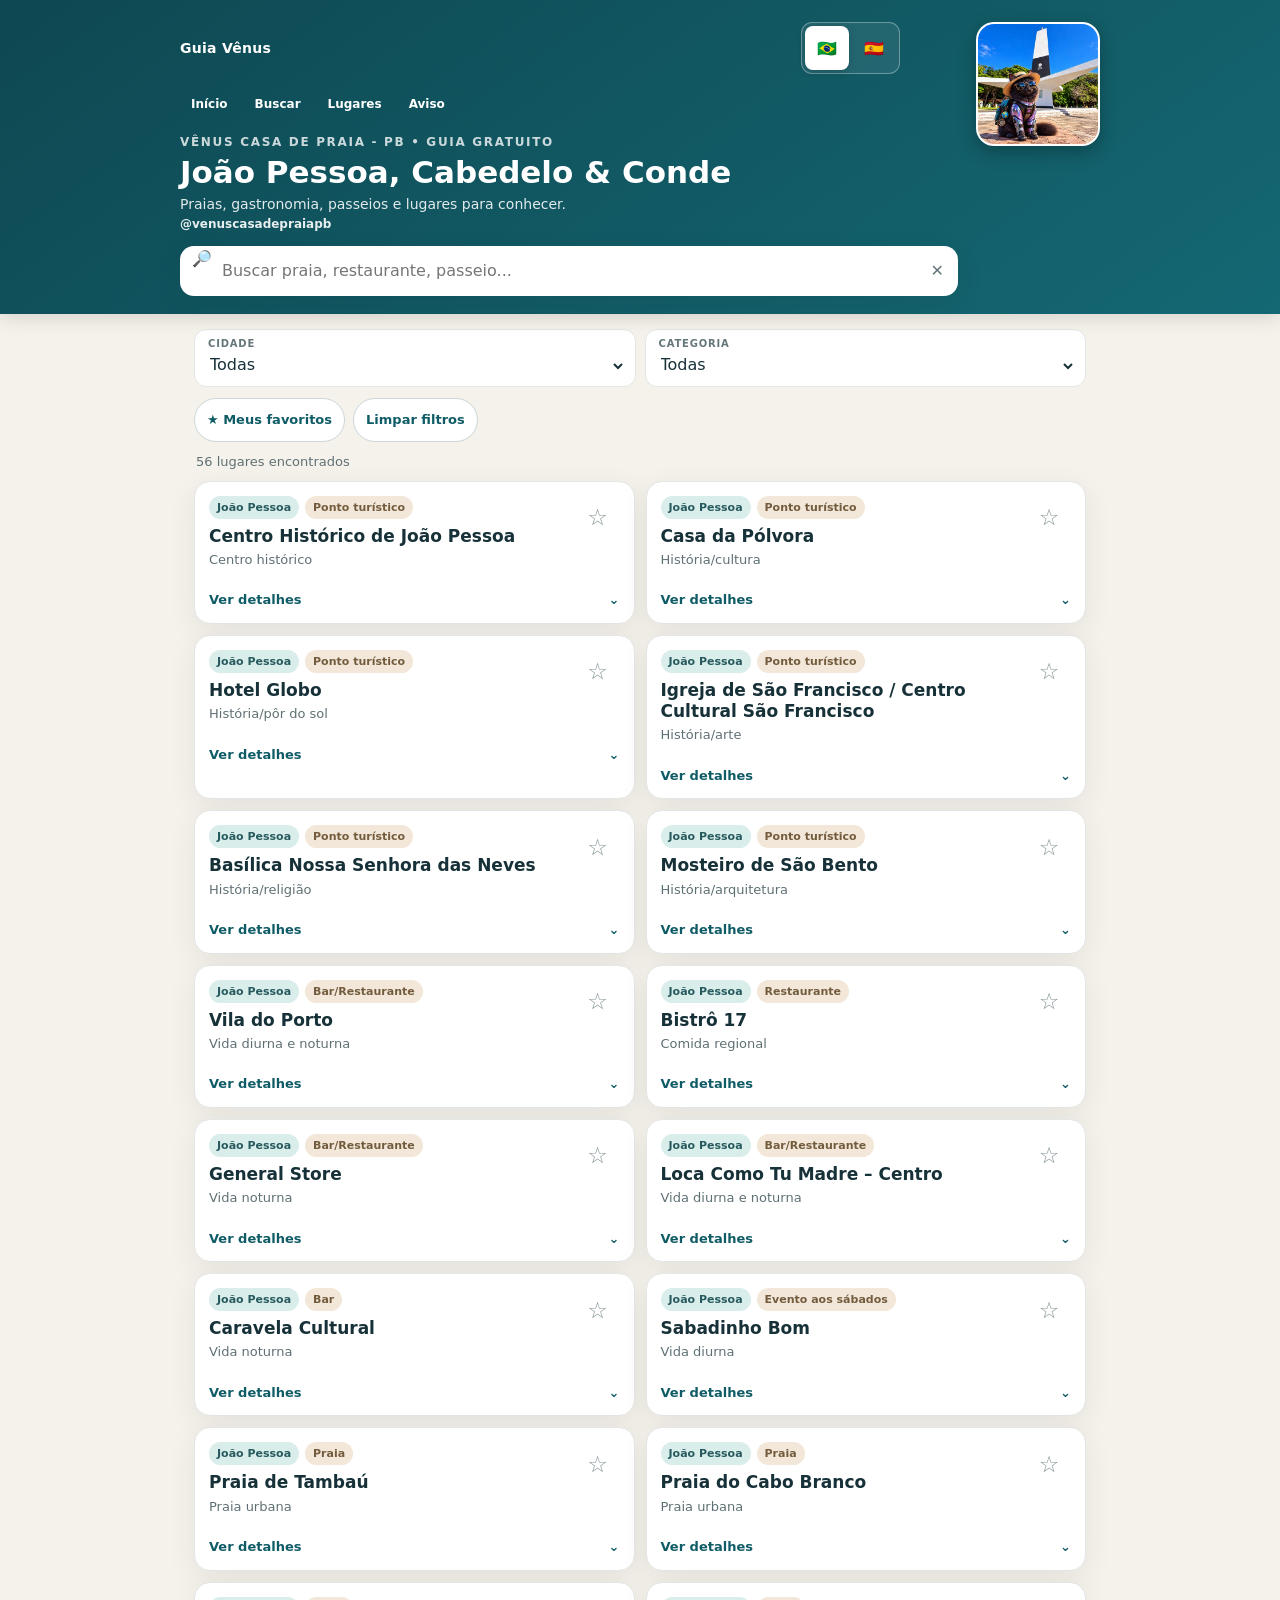
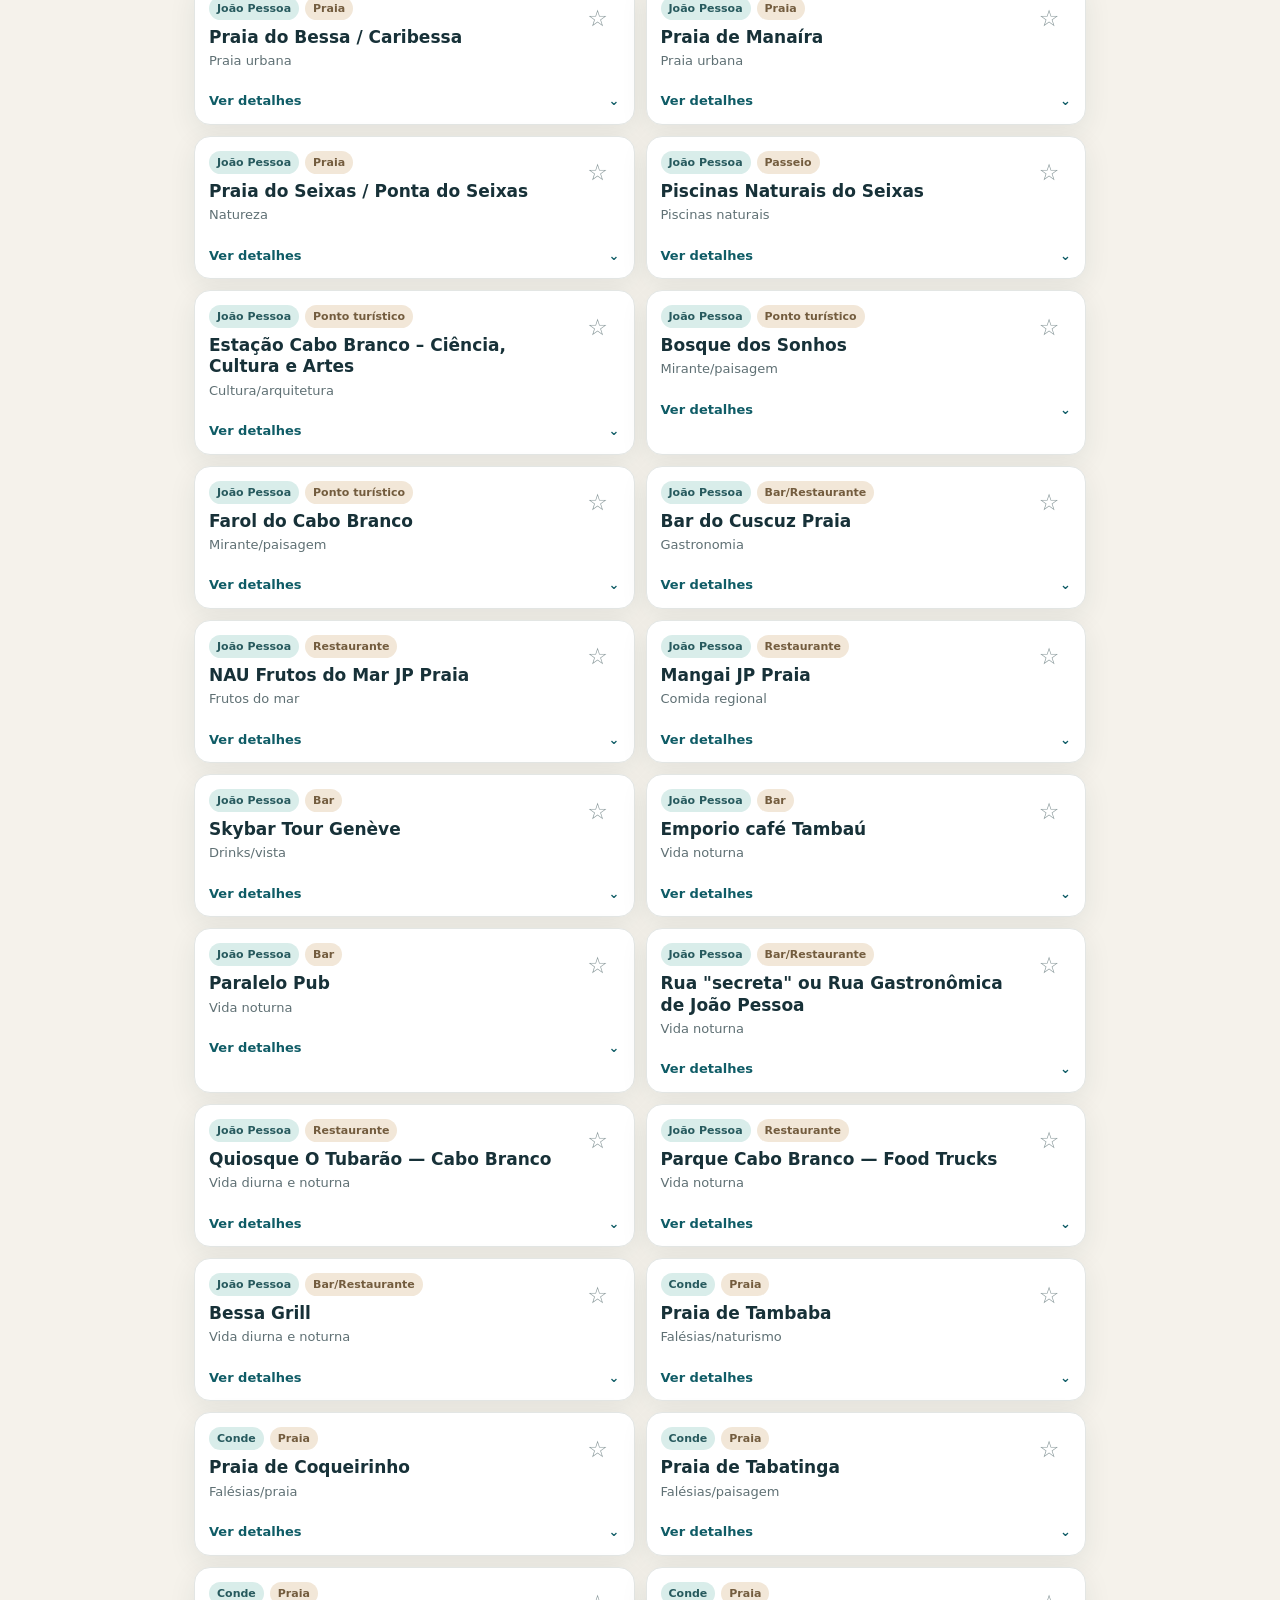
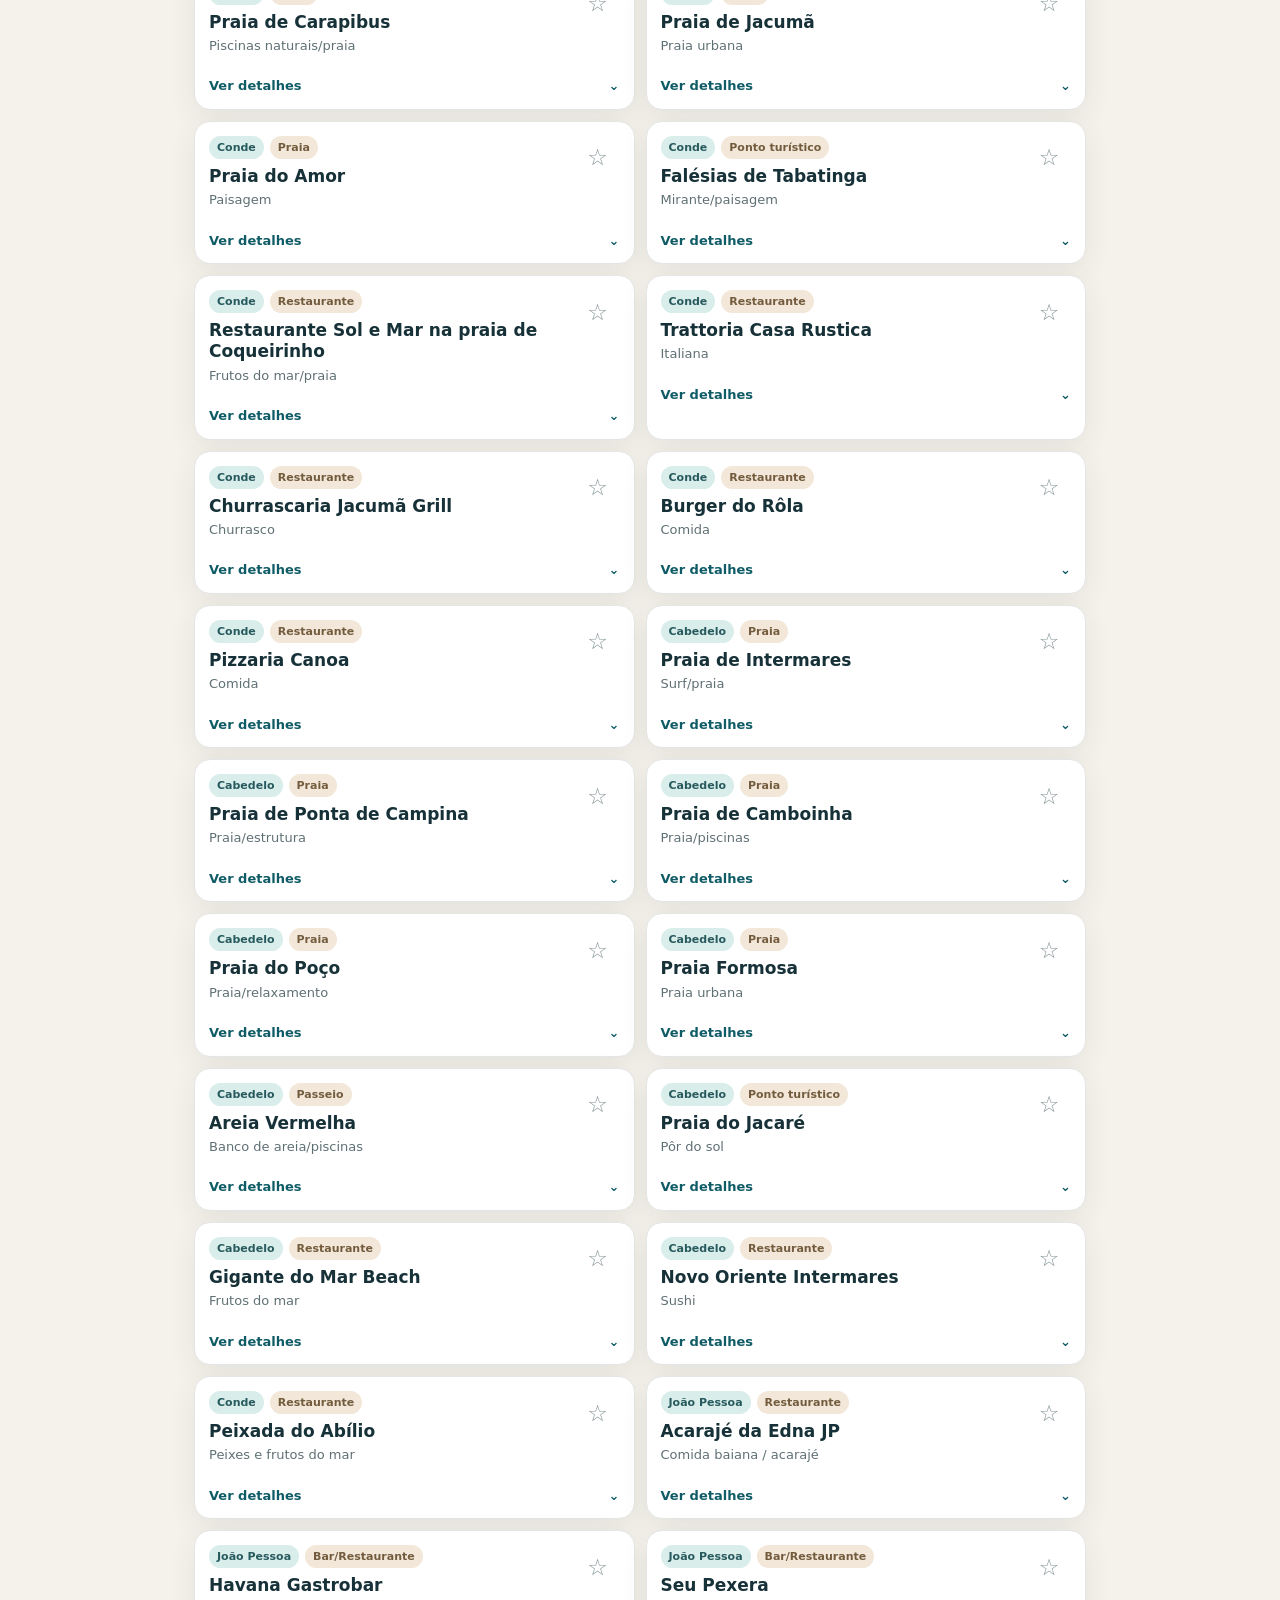
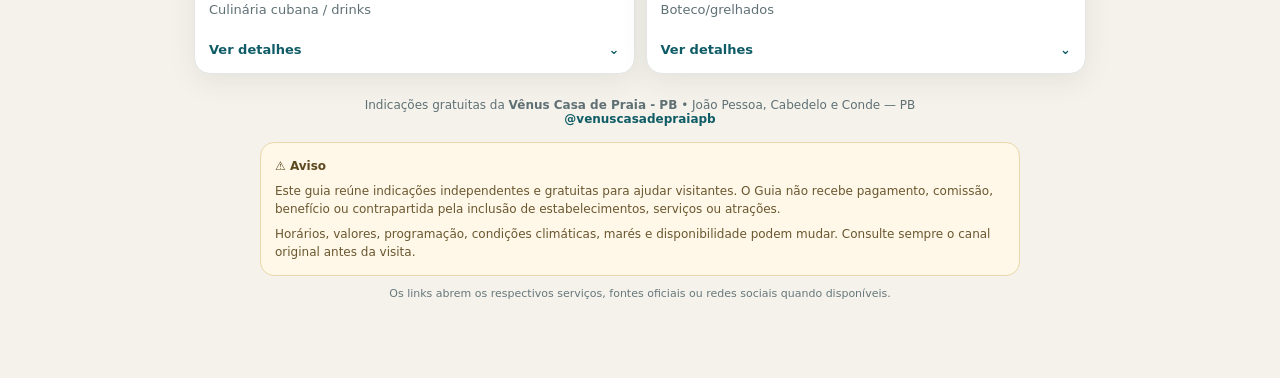
==== commit c58d27de: "Conclui auditoria rigorosa do Guia Venus" ====
--- a/index.html
+++ b/index.html
@@ -4,45 +4,44 @@
   <meta charset="utf-8">
   <meta name="viewport" content="width=device-width,initial-scale=1,viewport-fit=cover">
   <meta name="theme-color" content="#0f5c66">
-  <meta name="description" content="Guia gratuito da VÃªnus casa de Praia - PB com indicaÃ§Ãµes em JoÃ£o Pessoa, Cabedelo e Conde: praias, restaurantes, bares, passeios e pontos turÃ­sticos.">
-  <title>Guia VÃªnus â€” JoÃ£o Pessoa, Cabedelo e Conde</title>
+  <meta name="description" content="Guia Vênus com indicações em João Pessoa, Cabedelo e Conde: praias, gastronomia, passeios, cultura e pontos turísticos.">
+  <meta property="og:title" content="Guia Vênus — João Pessoa, Cabedelo e Conde">
+  <meta property="og:description" content="Alguns cantos da Paraíba que a gente gosta e indicaria aos amigos.">
+  <meta property="og:type" content="website">
+  <meta property="og:url" content="https://guia-lugares-pb.vercel.app/">
+  <meta property="og:image" content="https://guia-lugares-pb.vercel.app/guia-venus-turista.jpg">
+  <meta property="og:image:alt" content="Vênus turista em frente ao Farol do Cabo Branco, em João Pessoa">
+  <meta name="twitter:card" content="summary_large_image">
+  <meta name="twitter:title" content="Guia Vênus — João Pessoa, Cabedelo e Conde">
+  <meta name="twitter:description" content="Alguns cantos da Paraíba que a gente gosta e indicaria aos amigos.">
+  <meta name="twitter:image" content="https://guia-lugares-pb.vercel.app/guia-venus-turista.jpg">
+  <title>Guia Vênus — João Pessoa, Cabedelo e Conde</title>
   <link rel="manifest" href="manifest.webmanifest">
   <link rel="icon" href="icon-192.png">
-  <link rel="stylesheet" href="style.css">
-  <link rel="stylesheet" href="ux-venus.css?v=20260925">
+  <link rel="stylesheet" href="style.css?v=20260925c">
+  <link rel="stylesheet" href="ux-venus.css?v=20260925c">
 </head>
 <body>
 <header class="hero">
   <div class="hero-inner brand-wrap">
-    <a class="venus-logo-link" href="https://www.instagram.com/venuscasadepraiapb/" target="_blank" rel="noopener" aria-label="Instagram da VÃªnus casa de Praia - PB">
-      <img class="venus-logo" src="guia-venus-turista.jpg" alt="Mascote da VÃªnus casa de Praia - PB">
+    <a class="venus-logo-link" href="https://www.instagram.com/venuscasadepraiapb/" target="_blank" rel="noopener" aria-label="Instagram da Vênus Casa de Praia - PB">
+      <img class="venus-logo" src="guia-venus-turista.jpg" alt="Vênus turista em frente ao Farol do Cabo Branco, em João Pessoa">
     </a>
-    <div class="eyebrow">VÃªnus casa de Praia - PB â€¢ Guia gratuito</div>
-    <h1>JoÃ£o Pessoa, Cabedelo & Conde</h1>
+    <div class="eyebrow">Vênus Casa de Praia - PB • Guia gratuito</div>
+    <h1>João Pessoa, Cabedelo & Conde</h1>
     <p class="subtitle">Praias, gastronomia, passeios e lugares para conhecer.</p>
     <a class="brand-handle" href="https://www.instagram.com/venuscasadepraiapb/" target="_blank" rel="noopener">@venuscasadepraiapb</a>
     <div class="toolbar">
       <div class="search">
-        <span aria-hidden="true">ðŸ”Ž</span>
-        <input
-          id="search"
-          type="search"
-          placeholder="Buscar praia, restaurante, passeio..."
-          autocomplete="off"
-          aria-label="Buscar lugares"
-        >
-        <button
-          id="clear"
-          title="Limpar filtros"
-          aria-label="Limpar busca e filtros"
-        >âœ•</button>
+        <span aria-hidden="true">🔎</span>
+        <input id="search" type="search" placeholder="Buscar praia, restaurante, passeio..." autocomplete="off" aria-label="Buscar lugares">
+        <button id="clear" title="Limpar filtros" aria-label="Limpar busca e filtros">✕</button>
       </div>
     </div>
   </div>
 </header>
 
 <main class="main">
-
   <section class="filters" aria-label="Filtros">
     <div class="select-wrap">
       <label for="cidade">Cidade</label>
@@ -55,7 +54,7 @@
   </section>
 
   <div class="actions">
-    <button id="favFilter" class="pill" aria-pressed="false">â˜… Meus favoritos</button>
+    <button id="favFilter" class="pill" aria-pressed="false">★ Meus favoritos</button>
     <button class="pill" onclick="clearAll()">Limpar filtros</button>
   </div>
 
@@ -64,23 +63,23 @@
 
   <div class="footer">
     <div class="footer-brand">
-      Uma seleÃ§Ã£o da <strong>VÃªnus casa de Praia - PB</strong> â€¢ JoÃ£o Pessoa, Cabedelo e Conde â€” PB<br>
+      Uma seleção da <strong>Vênus Casa de Praia - PB</strong> • João Pessoa, Cabedelo e Conde — PB<br>
       <a href="https://www.instagram.com/venuscasadepraiapb/" target="_blank" rel="noopener">@venuscasadepraiapb</a>
     </div>
-  <div class="footer-warning">
-    <strong>âš ï¸ Aviso</strong>
-    <p>Este Ã© um <strong>guia gratuito de indicaÃ§Ãµes independentes</strong>. O Guia nÃ£o recebe pagamento, comissÃ£o, benefÃ­cio ou contrapartida pela inclusÃ£o de estabelecimentos, serviÃ§os ou atraÃ§Ãµes.</p>
-    <p>InformaÃ§Ãµes como horÃ¡rios, valores, programaÃ§Ã£o, condiÃ§Ãµes climÃ¡ticas, marÃ©s e disponibilidade podem mudar. Sempre consulte o canal oficial antes da visita.</p>
-  </div>
-  <div class="footer-links-note">Os links abrem os respectivos serviÃ§os, fontes oficiais ou redes sociais quando disponÃ­veis.</div>
+    <div class="footer-warning">
+      <strong>⚠️ Aviso</strong>
+      <p>Este é um <strong>guia gratuito de indicações independentes</strong>. O Guia não recebe pagamento, comissão, benefício ou contrapartida pela inclusão de estabelecimentos, serviços ou atrações.</p>
+      <p>Informações como horários, valores, programação, condições climáticas, marés e disponibilidade podem mudar. Sempre consulte o canal oficial antes da visita.</p>
+    </div>
+    <div class="footer-links-note">Os links abrem os respectivos serviços, fontes oficiais ou redes sociais quando disponíveis.</div>
   </div>
 </main>
 
-<button id="install" class="install">ï¼‹ Instalar guia no celular</button>
+<button id="install" class="install">＋ Instalar guia no celular</button>
 
-<script src="dados.js"></script>
-<script src="app.js"></script>
-<script src="ux-venus.js?v=20260925"></script>
+<script src="dados.js?v=20260925c"></script>
+<script src="app.js?v=20260925c"></script>
+<script src="ux-venus.js?v=20260925c"></script>
 <script>
 if("serviceWorker" in navigator){
   window.addEventListener("load",()=>navigator.serviceWorker.register("sw.js").catch(()=>{}));
